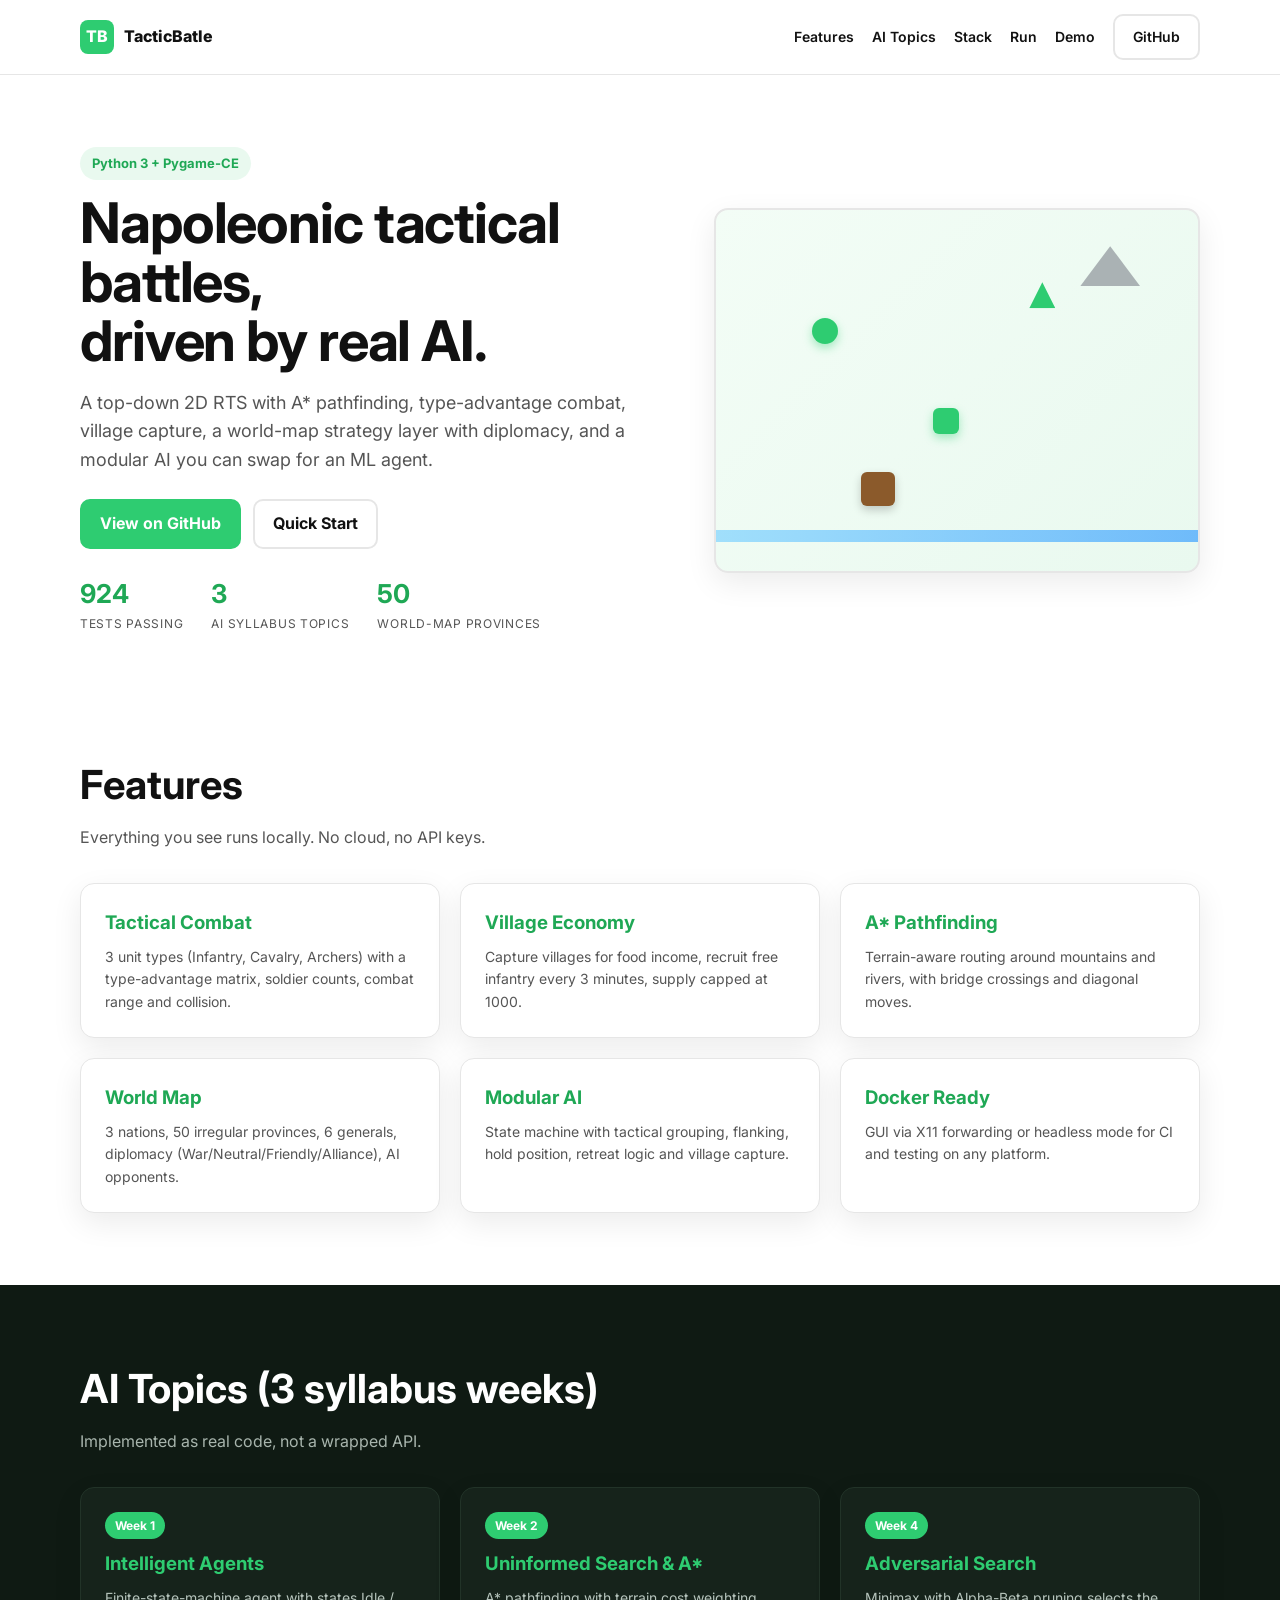
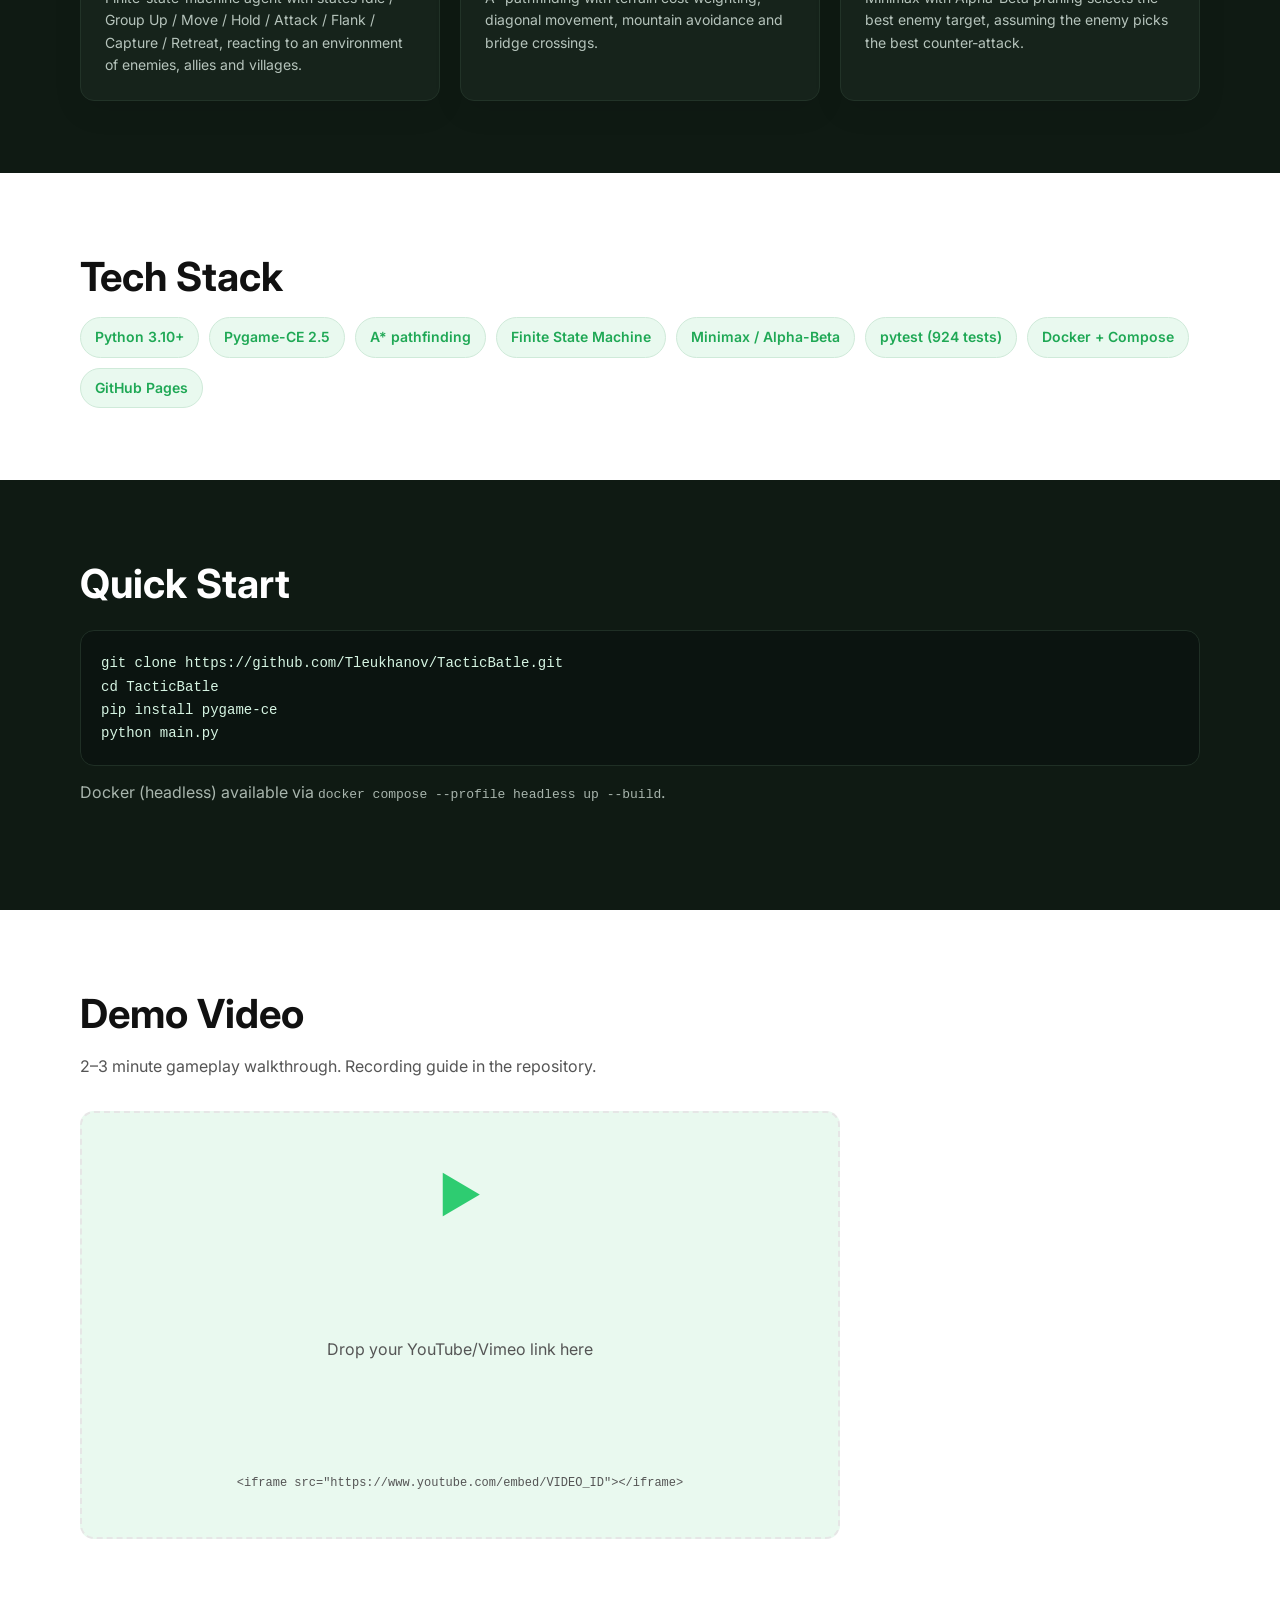
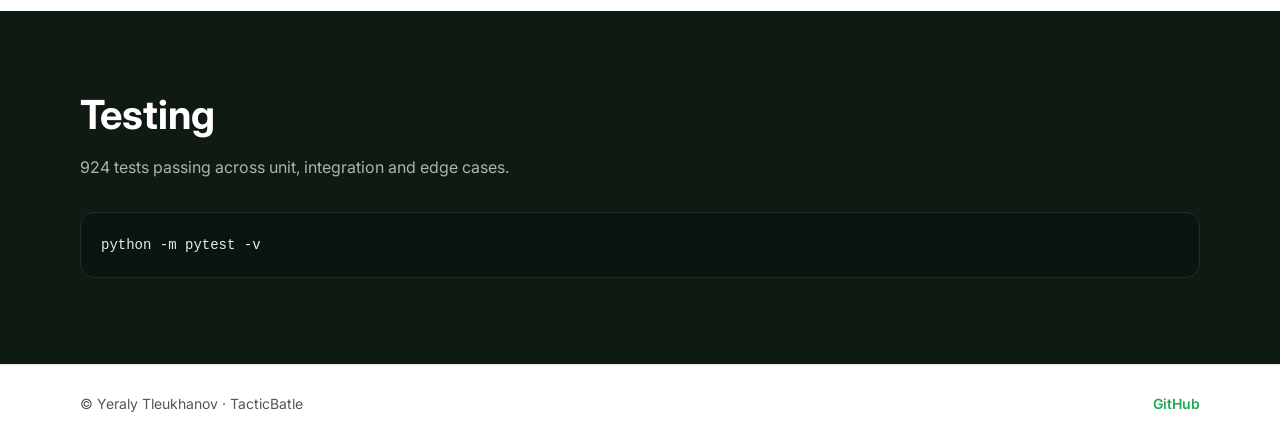
==== docs/index.html @ fa2b114f "feat(site): add GitHub Pages landing (green/white/black)" ====
<!DOCTYPE html>
<html lang="en">
<head>
  <meta charset="utf-8" />
  <meta name="viewport" content="width=device-width, initial-scale=1" />
  <title>TacticBatle — Napoleonic Tactical Battle Simulator</title>
  <meta name="description" content="TacticBatle: A* pathfinding, type-advantage combat, village capture, world map with diplomacy, modular AI. Python 3 + Pygame." />
  <link rel="preconnect" href="https://fonts.googleapis.com">
  <link rel="preconnect" href="https://fonts.gstatic.com" crossorigin>
  <link href="https://fonts.googleapis.com/css2?family=Inter:wght@400;600;800&family=JetBrains+Mono:wght@400;600&display=swap" rel="stylesheet">
  <link rel="stylesheet" href="style.css" />
</head>
<body>
  <header class="topbar">
    <div class="container topbar__inner">
      <a class="brand" href="#top">
        <span class="brand__mark">TB</span>
        <span class="brand__name">TacticBatle</span>
      </a>
      <nav class="nav">
        <a href="#features">Features</a>
        <a href="#ai">AI Topics</a>
        <a href="#stack">Stack</a>
        <a href="#run">Run</a>
        <a href="#demo">Demo</a>
        <a class="btn btn--ghost" href="https://github.com/Tleukhanov/TacticBatle" target="_blank" rel="noopener">GitHub</a>
      </nav>
    </div>
  </header>

  <main id="top">
    <section class="hero">
      <div class="container hero__inner">
        <div class="hero__text">
          <span class="eyebrow">Python 3 + Pygame-CE</span>
          <h1>Napoleonic tactical battles,<br/>driven by real AI.</h1>
          <p class="lead">
            A top-down 2D RTS with A* pathfinding, type-advantage combat, village capture,
            a world-map strategy layer with diplomacy, and a modular AI you can swap for an ML agent.
          </p>
          <div class="hero__cta">
            <a class="btn btn--primary" href="https://github.com/Tleukhanov/TacticBatle" target="_blank" rel="noopener">View on GitHub</a>
            <a class="btn btn--secondary" href="#run">Quick Start</a>
          </div>
          <div class="hero__stats">
            <div><strong>924</strong><span>tests passing</span></div>
            <div><strong>3</strong><span>AI syllabus topics</span></div>
            <div><strong>50</strong><span>world-map provinces</span></div>
          </div>
        </div>
        <div class="hero__visual" aria-hidden="true">
          <div class="battlefield">
            <div class="unit unit--infantry"></div>
            <div class="unit unit--cavalry"></div>
            <div class="unit unit--archer"></div>
            <div class="village"></div>
            <div class="mountain"></div>
            <div class="river"></div>
          </div>
        </div>
      </div>
    </section>

    <section id="features" class="section">
      <div class="container">
        <h2 class="section__title">Features</h2>
        <p class="section__sub">Everything you see runs locally. No cloud, no API keys.</p>
        <div class="grid grid--3">
          <article class="card">
            <h3>Tactical Combat</h3>
            <p>3 unit types (Infantry, Cavalry, Archers) with a type-advantage matrix, soldier counts, combat range and collision.</p>
          </article>
          <article class="card">
            <h3>Village Economy</h3>
            <p>Capture villages for food income, recruit free infantry every 3 minutes, supply capped at 1000.</p>
          </article>
          <article class="card">
            <h3>A* Pathfinding</h3>
            <p>Terrain-aware routing around mountains and rivers, with bridge crossings and diagonal moves.</p>
          </article>
          <article class="card">
            <h3>World Map</h3>
            <p>3 nations, 50 irregular provinces, 6 generals, diplomacy (War/Neutral/Friendly/Alliance), AI opponents.</p>
          </article>
          <article class="card">
            <h3>Modular AI</h3>
            <p>State machine with tactical grouping, flanking, hold position, retreat logic and village capture.</p>
          </article>
          <article class="card">
            <h3>Docker Ready</h3>
            <p>GUI via X11 forwarding or headless mode for CI and testing on any platform.</p>
          </article>
        </div>
      </div>
    </section>

    <section id="ai" class="section section--dark">
      <div class="container">
        <h2 class="section__title">AI Topics (3 syllabus weeks)</h2>
        <p class="section__sub">Implemented as real code, not a wrapped API.</p>
        <div class="grid grid--3">
          <article class="card card--dark">
            <span class="badge">Week 1</span>
            <h3>Intelligent Agents</h3>
            <p>Finite-state-machine agent with states Idle / Group Up / Move / Hold / Attack / Flank / Capture / Retreat, reacting to an environment of enemies, allies and villages.</p>
          </article>
          <article class="card card--dark">
            <span class="badge">Week 2</span>
            <h3>Uninformed Search &amp; A*</h3>
            <p>A* pathfinding with terrain cost weighting, diagonal movement, mountain avoidance and bridge crossings.</p>
          </article>
          <article class="card card--dark">
            <span class="badge">Week 4</span>
            <h3>Adversarial Search</h3>
            <p>Minimax with Alpha-Beta pruning selects the best enemy target, assuming the enemy picks the best counter-attack.</p>
          </article>
        </div>
      </div>
    </section>

    <section id="stack" class="section">
      <div class="container">
        <h2 class="section__title">Tech Stack</h2>
        <div class="stack">
          <span>Python 3.10+</span>
          <span>Pygame-CE 2.5</span>
          <span>A* pathfinding</span>
          <span>Finite State Machine</span>
          <span>Minimax / Alpha-Beta</span>
          <span>pytest (924 tests)</span>
          <span>Docker + Compose</span>
          <span>GitHub Pages</span>
        </div>
      </div>
    </section>

    <section id="run" class="section section--dark">
      <div class="container">
        <h2 class="section__title">Quick Start</h2>
        <pre class="code"><code>git clone https://github.com/Tleukhanov/TacticBatle.git
cd TacticBatle
pip install pygame-ce
python main.py</code></pre>
        <p class="section__sub">Docker (headless) available via <code>docker compose --profile headless up --build</code>.</p>
      </div>
    </section>

    <section id="demo" class="section">
      <div class="container">
        <h2 class="section__title">Demo Video</h2>
        <p class="section__sub">2–3 minute gameplay walkthrough. Recording guide in the repository.</p>
        <div class="video">
          <div class="video__placeholder">
            <span>▶</span>
            <p>Drop your YouTube/Vimeo link here</p>
            <code>&lt;iframe src="https://www.youtube.com/embed/VIDEO_ID"&gt;&lt;/iframe&gt;</code>
          </div>
        </div>
      </div>
    </section>

    <section class="section section--dark">
      <div class="container">
        <h2 class="section__title">Testing</h2>
        <p class="section__sub">924 tests passing across unit, integration and edge cases.</p>
        <pre class="code"><code>python -m pytest -v</code></pre>
      </div>
    </section>
  </main>

  <footer class="footer">
    <div class="container footer__inner">
      <span>© Yeraly Tleukhanov · TacticBatle</span>
      <a href="https://github.com/Tleukhanov/TacticBatle" target="_blank" rel="noopener">GitHub</a>
    </div>
  </footer>

  <script src="script.js"></script>
</body>
</html>
---- docs/style.css ----
:root {
  --green: #2ECC71;
  --green-dark: #1fa855;
  --green-soft: #e9f9ef;
  --white: #ffffff;
  --black: #111111;
  --gray: #555555;
  --bg: #ffffff;
  --bg-dark: #0f1a13;
  --card: #ffffff;
  --border: #e6e6e6;
  --radius: 14px;
  --shadow: 0 10px 30px rgba(0,0,0,0.08);
}

* { box-sizing: border-box; }
html { scroll-behavior: smooth; }
body {
  margin: 0;
  font-family: 'Inter', system-ui, -apple-system, Segoe UI, Roboto, sans-serif;
  color: var(--black);
  background: var(--bg);
  line-height: 1.6;
}

.container { width: min(1120px, 92%); margin: 0 auto; }

.topbar {
  position: sticky; top: 0; z-index: 50;
  background: rgba(255,255,255,0.85);
  backdrop-filter: blur(10px);
  border-bottom: 1px solid var(--border);
}
.topbar__inner { display: flex; align-items: center; justify-content: space-between; padding: 14px 0; }
.brand { display: flex; align-items: center; gap: 10px; text-decoration: none; color: var(--black); font-weight: 800; }
.brand__mark {
  width: 34px; height: 34px; border-radius: 8px;
  background: var(--green); color: var(--white);
  display: grid; place-items: center; font-weight: 800;
}
.nav { display: flex; align-items: center; gap: 18px; }
.nav a { color: var(--black); text-decoration: none; font-weight: 600; font-size: 14px; }
.nav a:hover { color: var(--green-dark); }

.btn {
  display: inline-block; padding: 10px 18px; border-radius: 10px;
  font-weight: 700; text-decoration: none; border: 2px solid transparent;
  transition: transform .15s ease, background .15s ease, color .15s ease;
}
.btn:hover { transform: translateY(-1px); }
.btn--primary { background: var(--green); color: var(--white); border-color: var(--green); }
.btn--primary:hover { background: var(--green-dark); border-color: var(--green-dark); }
.btn--secondary { background: var(--white); color: var(--black); border-color: var(--border); }
.btn--ghost { background: transparent; color: var(--black); border-color: var(--border); }

.hero { padding: 72px 0 48px; }
.hero__inner { display: grid; grid-template-columns: 1.1fr 0.9fr; gap: 40px; align-items: center; }
.eyebrow {
  display: inline-block; padding: 6px 12px; border-radius: 999px;
  background: var(--green-soft); color: var(--green-dark); font-weight: 700; font-size: 13px;
}
h1 { font-size: clamp(34px, 5vw, 56px); line-height: 1.05; margin: 14px 0; letter-spacing: -0.02em; }
.lead { font-size: 18px; color: var(--gray); max-width: 560px; }
.hero__cta { display: flex; gap: 12px; margin: 24px 0; flex-wrap: wrap; }
.hero__stats { display: flex; gap: 28px; margin-top: 12px; }
.hero__stats div { display: flex; flex-direction: column; }
.hero__stats strong { font-size: 26px; color: var(--green-dark); }
.hero__stats span { font-size: 12px; color: var(--gray); text-transform: uppercase; letter-spacing: .06em; }

.battlefield {
  position: relative; width: 100%; aspect-ratio: 4/3;
  background: linear-gradient(135deg, #f3fdf6, #e9f9ef);
  border: 2px solid var(--border); border-radius: var(--radius);
  overflow: hidden; box-shadow: var(--shadow);
}
.unit {
  position: absolute; width: 26px; height: 26px; border-radius: 6px;
  background: var(--green); box-shadow: 0 4px 10px rgba(46,204,113,.4);
  animation: float 3s ease-in-out infinite;
}
.unit--infantry { top: 30%; left: 20%; border-radius: 50%; }
.unit--cavalry { top: 55%; left: 45%; }
.unit--archer { top: 20%; left: 65%; clip-path: polygon(50% 0%, 0% 100%, 100% 100%); border-radius: 0; }
.village {
  position: absolute; bottom: 18%; left: 30%; width: 34px; height: 34px;
  background: #8b5a2b; border-radius: 6px; box-shadow: 0 4px 10px rgba(0,0,0,.2);
}
.mountain {
  position: absolute; top: 10%; right: 12%; width: 60px; height: 40px;
  background: #9aa0a6; clip-path: polygon(50% 0%, 0% 100%, 100% 100%); opacity: .8;
}
.river {
  position: absolute; bottom: 8%; left: 0; right: 0; height: 12px;
  background: linear-gradient(90deg, #7fd3ff, #3aa0ff); opacity: .7;
  animation: flow 4s linear infinite;
}
@keyframes float { 0%,100% { transform: translateY(0); } 50% { transform: translateY(-6px); } }
@keyframes flow { 0% { background-position: 0 0; } 100% { background-position: 200px 0; } }

.section { padding: 72px 0; }
.section--dark { background: var(--bg-dark); color: var(--white); }
.section__title { font-size: clamp(26px, 3.5vw, 40px); margin: 0 0 8px; }
.section__sub { color: var(--gray); margin: 0 0 32px; }
.section--dark .section__sub { color: #a8b5ad; }

.grid { display: grid; gap: 20px; }
.grid--3 { grid-template-columns: repeat(3, 1fr); }
@media (max-width: 820px) { .grid--3 { grid-template-columns: 1fr; } .hero__inner { grid-template-columns: 1fr; } .nav { gap: 10px; } }

.card {
  background: var(--card); border: 1px solid var(--border);
  border-radius: var(--radius); padding: 24px; box-shadow: var(--shadow);
  transition: transform .2s ease, box-shadow .2s ease;
}
.card:hover { transform: translateY(-4px); box-shadow: 0 16px 40px rgba(0,0,0,.12); }
.card h3 { margin: 0 0 8px; color: var(--green-dark); }
.card p { margin: 0; color: var(--gray); font-size: 14px; }
.card--dark { background: #16231b; border-color: #223328; }
.card--dark h3 { color: var(--green); }
.card--dark p { color: #b6c4bc; }
.badge {
  display: inline-block; padding: 4px 10px; border-radius: 999px;
  background: var(--green); color: var(--white); font-size: 12px; font-weight: 700; margin-bottom: 10px;
}

.stack { display: flex; flex-wrap: wrap; gap: 10px; }
.stack span {
  padding: 8px 14px; border-radius: 999px; background: var(--green-soft);
  color: var(--green-dark); font-weight: 600; font-size: 14px; border: 1px solid #cfead9;
}

.code {
  background: #0b1410; color: #d6f5e3; border-radius: var(--radius);
  padding: 20px; overflow-x: auto; font-family: 'JetBrains Mono', monospace; font-size: 14px;
  border: 1px solid #1f2f25;
}

.video { max-width: 760px; }
.video__placeholder {
  aspect-ratio: 16/9; border: 2px dashed var(--border); border-radius: var(--radius);
  display: grid; place-items: center; text-align: center; color: var(--gray); background: var(--green-soft);
}
.video__placeholder span { font-size: 48px; color: var(--green); }
.video__placeholder code { display: block; margin-top: 8px; font-size: 12px; }

.footer { padding: 28px 0; border-top: 1px solid var(--border); }
.footer__inner { display: flex; justify-content: space-between; align-items: center; color: var(--gray); font-size: 14px; }
.footer a { color: var(--green-dark); text-decoration: none; font-weight: 600; }
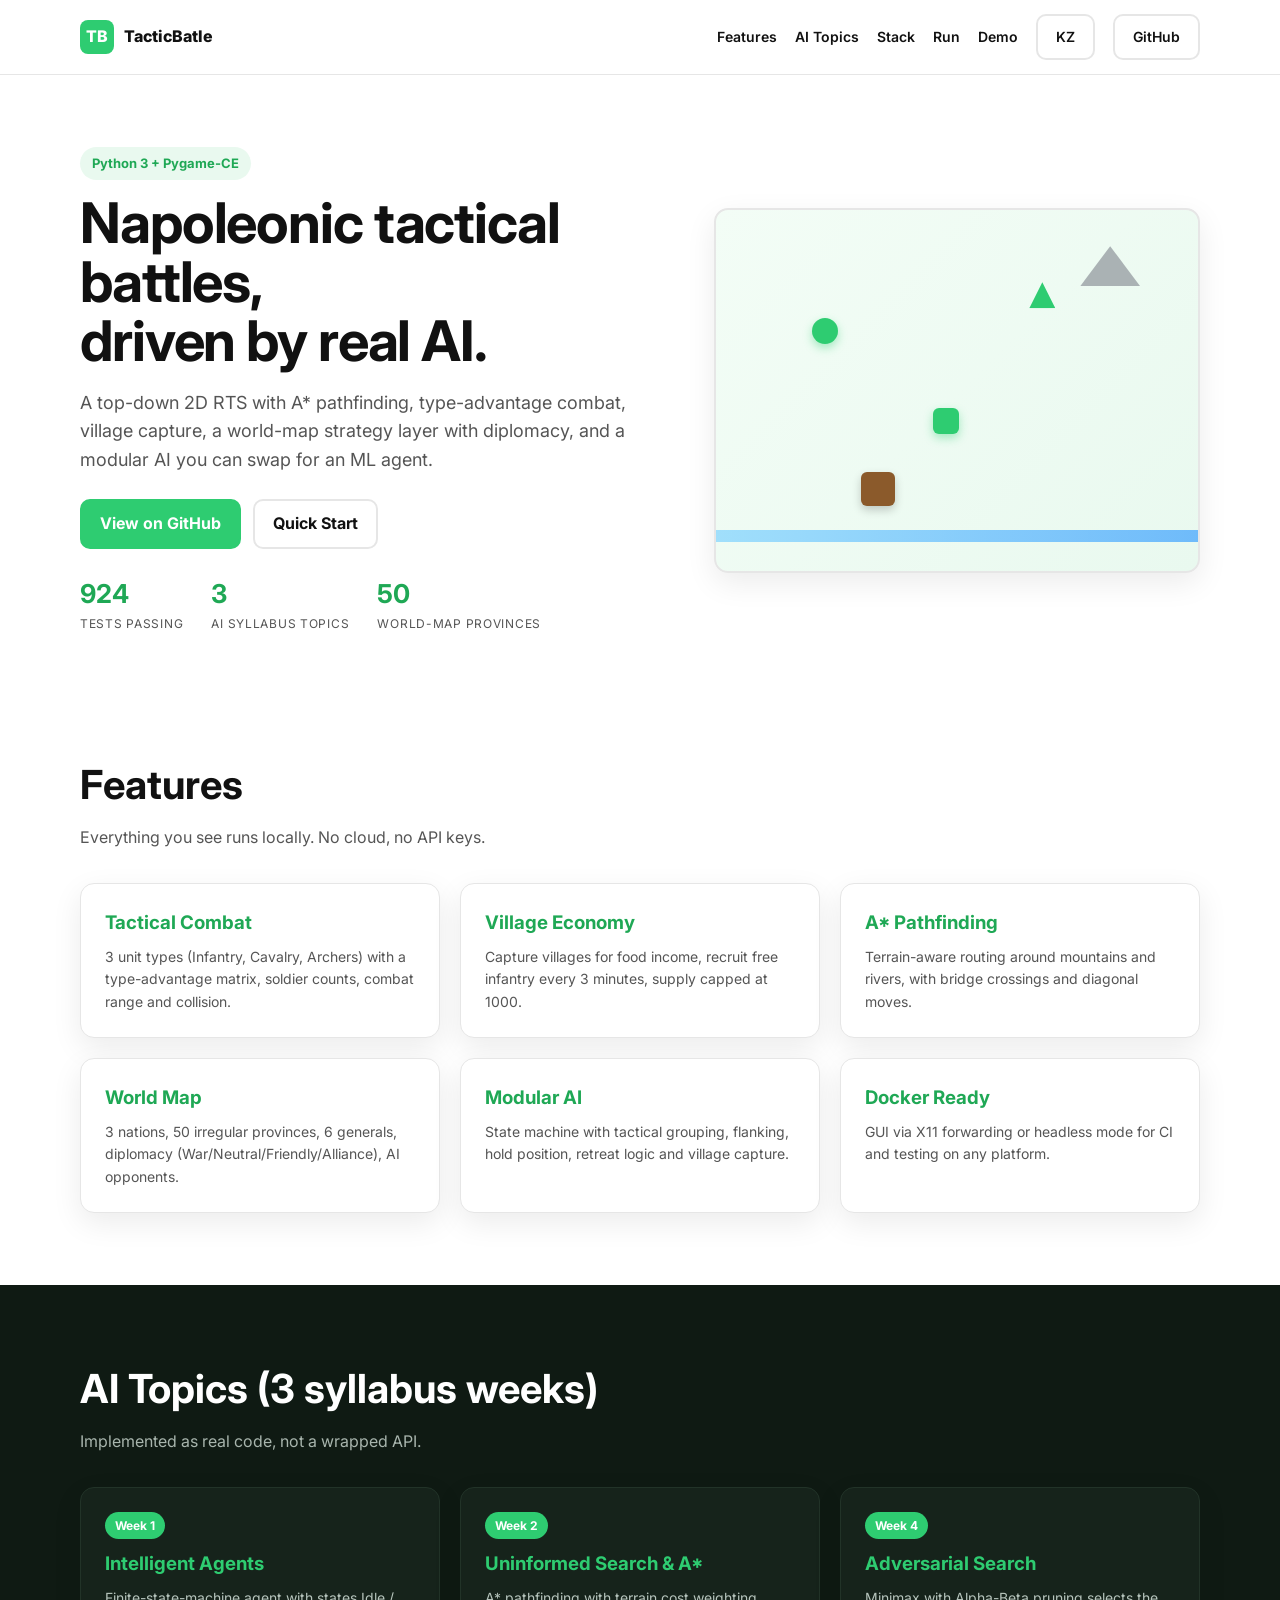
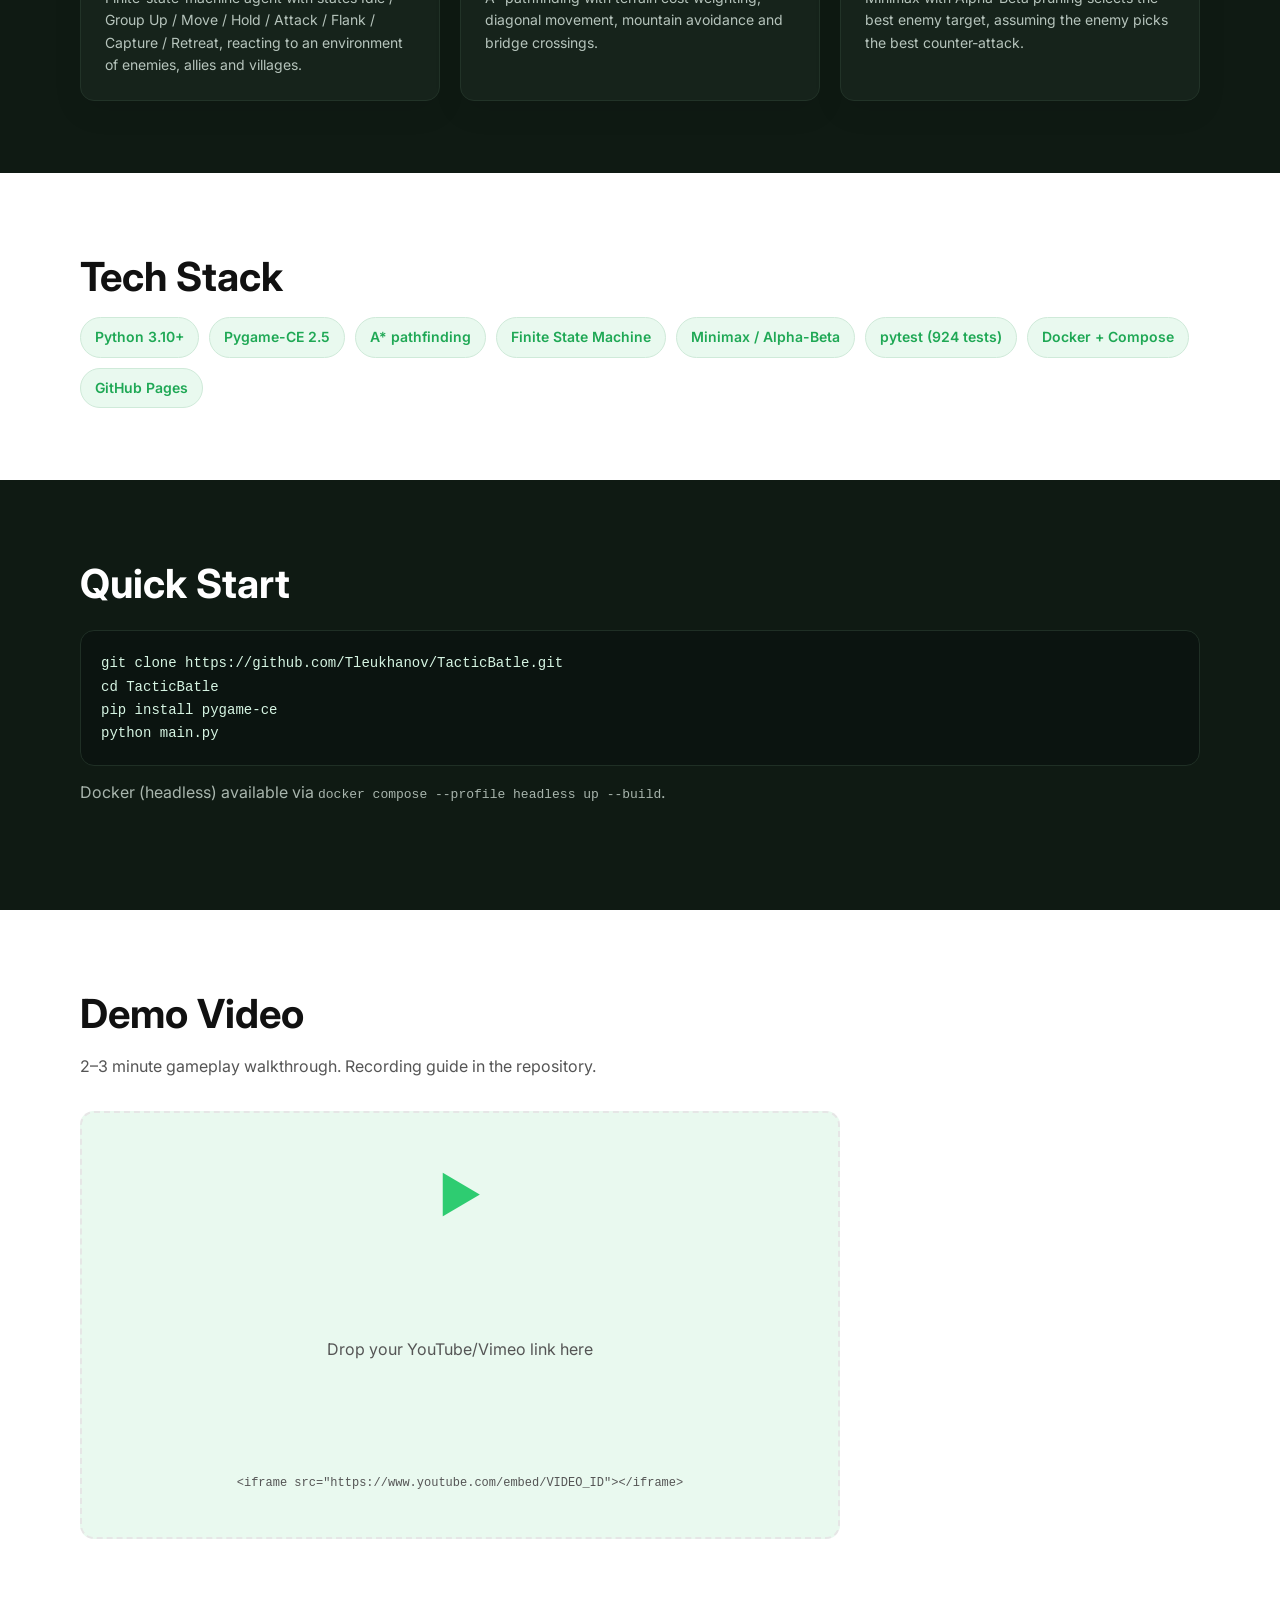
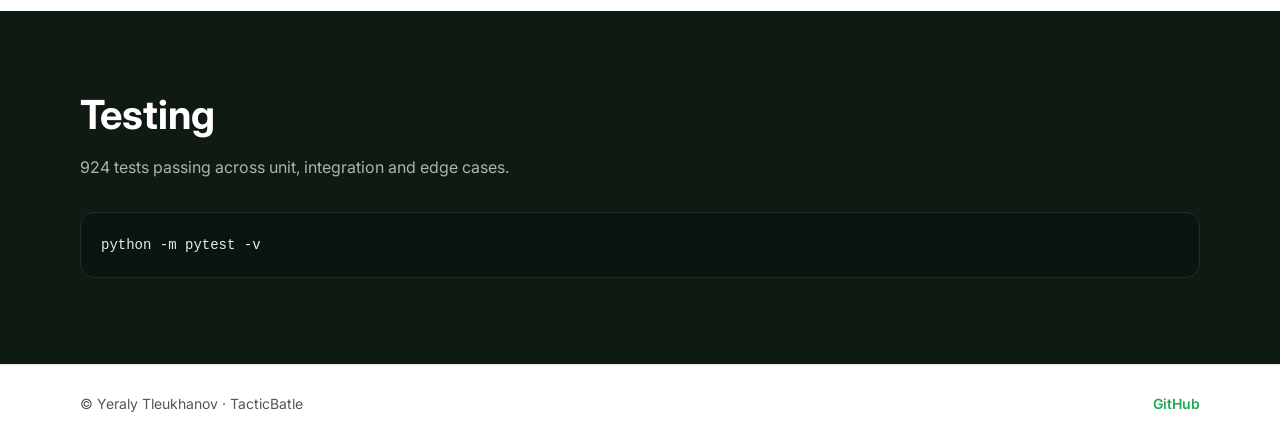
==== commit e8ddf992: "feat(site): add Kazakh language version of landing page" ====
--- a/docs/index.html
+++ b/docs/index.html
@@ -23,6 +23,7 @@
         <a href="#stack">Stack</a>
         <a href="#run">Run</a>
         <a href="#demo">Demo</a>
+        <a class="btn btn--ghost" href="index.kz.html">KZ</a>
         <a class="btn btn--ghost" href="https://github.com/Tleukhanov/TacticBatle" target="_blank" rel="noopener">GitHub</a>
       </nav>
     </div>
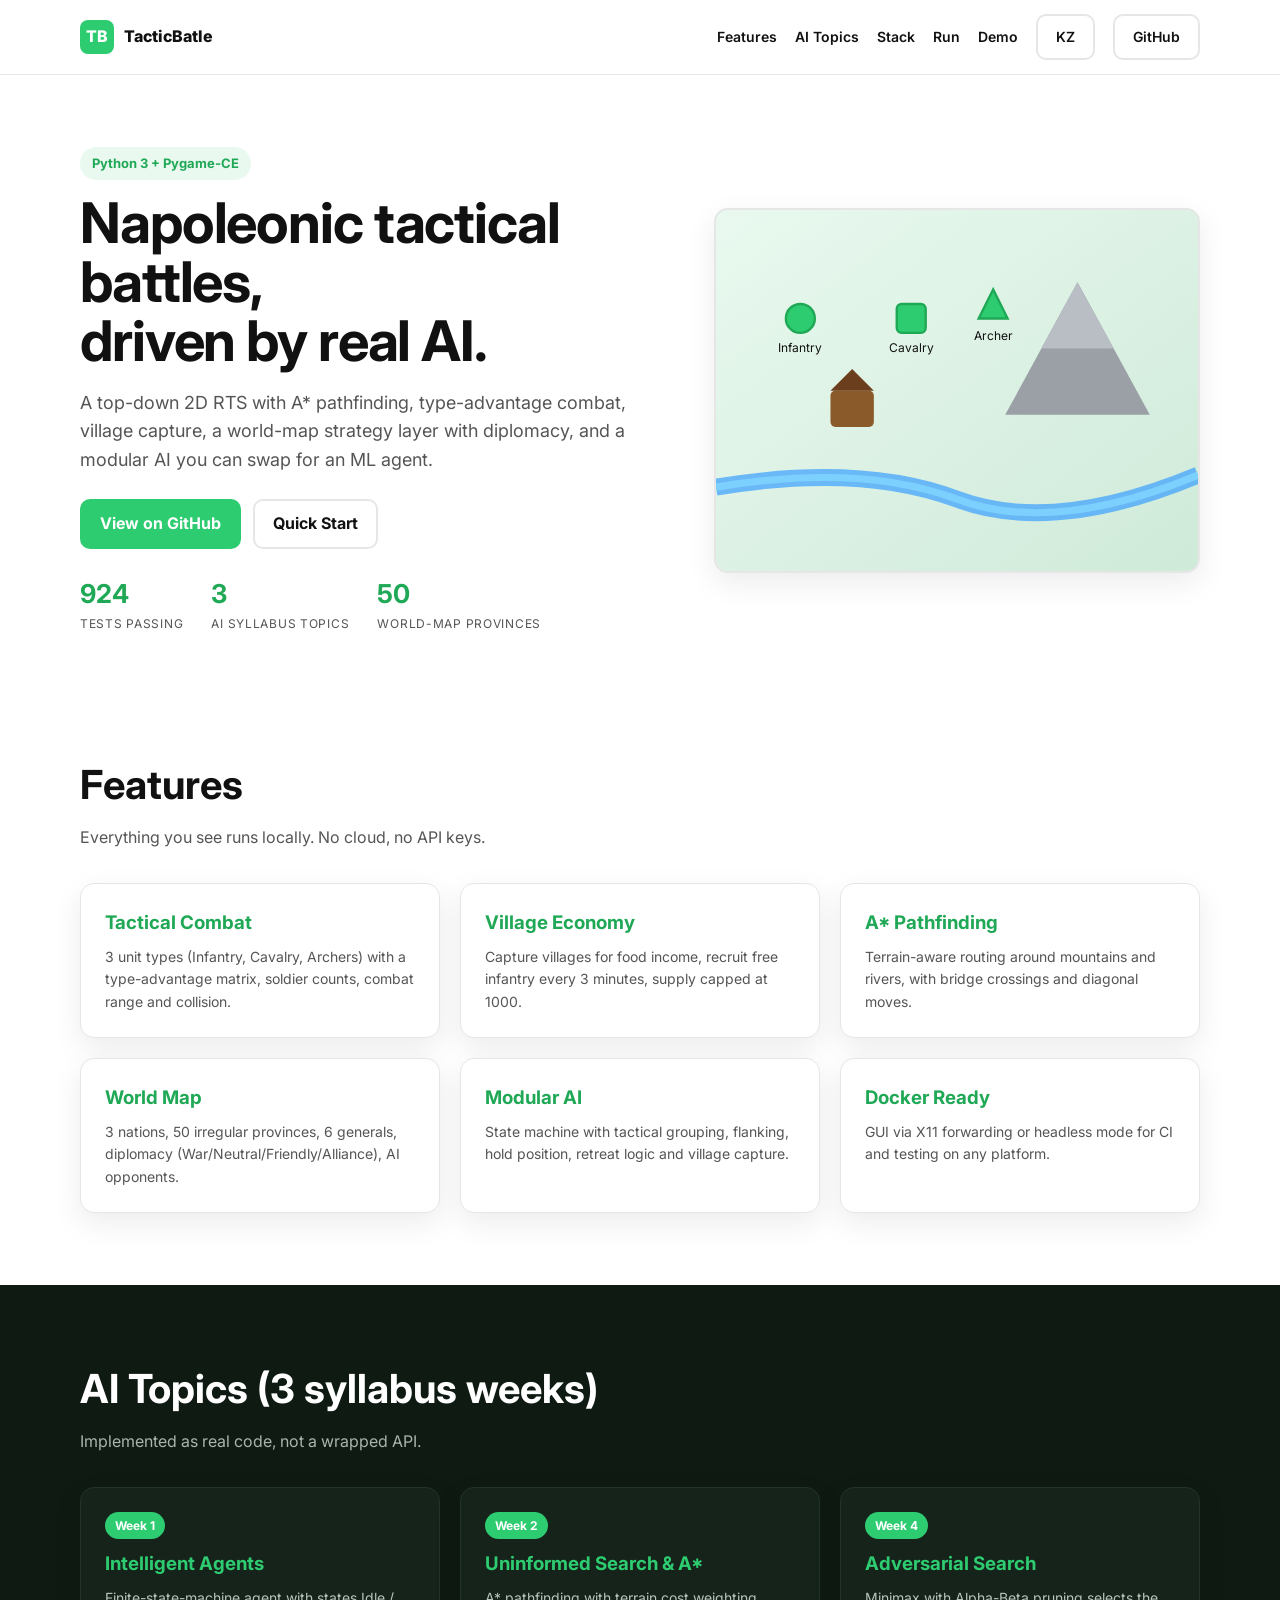
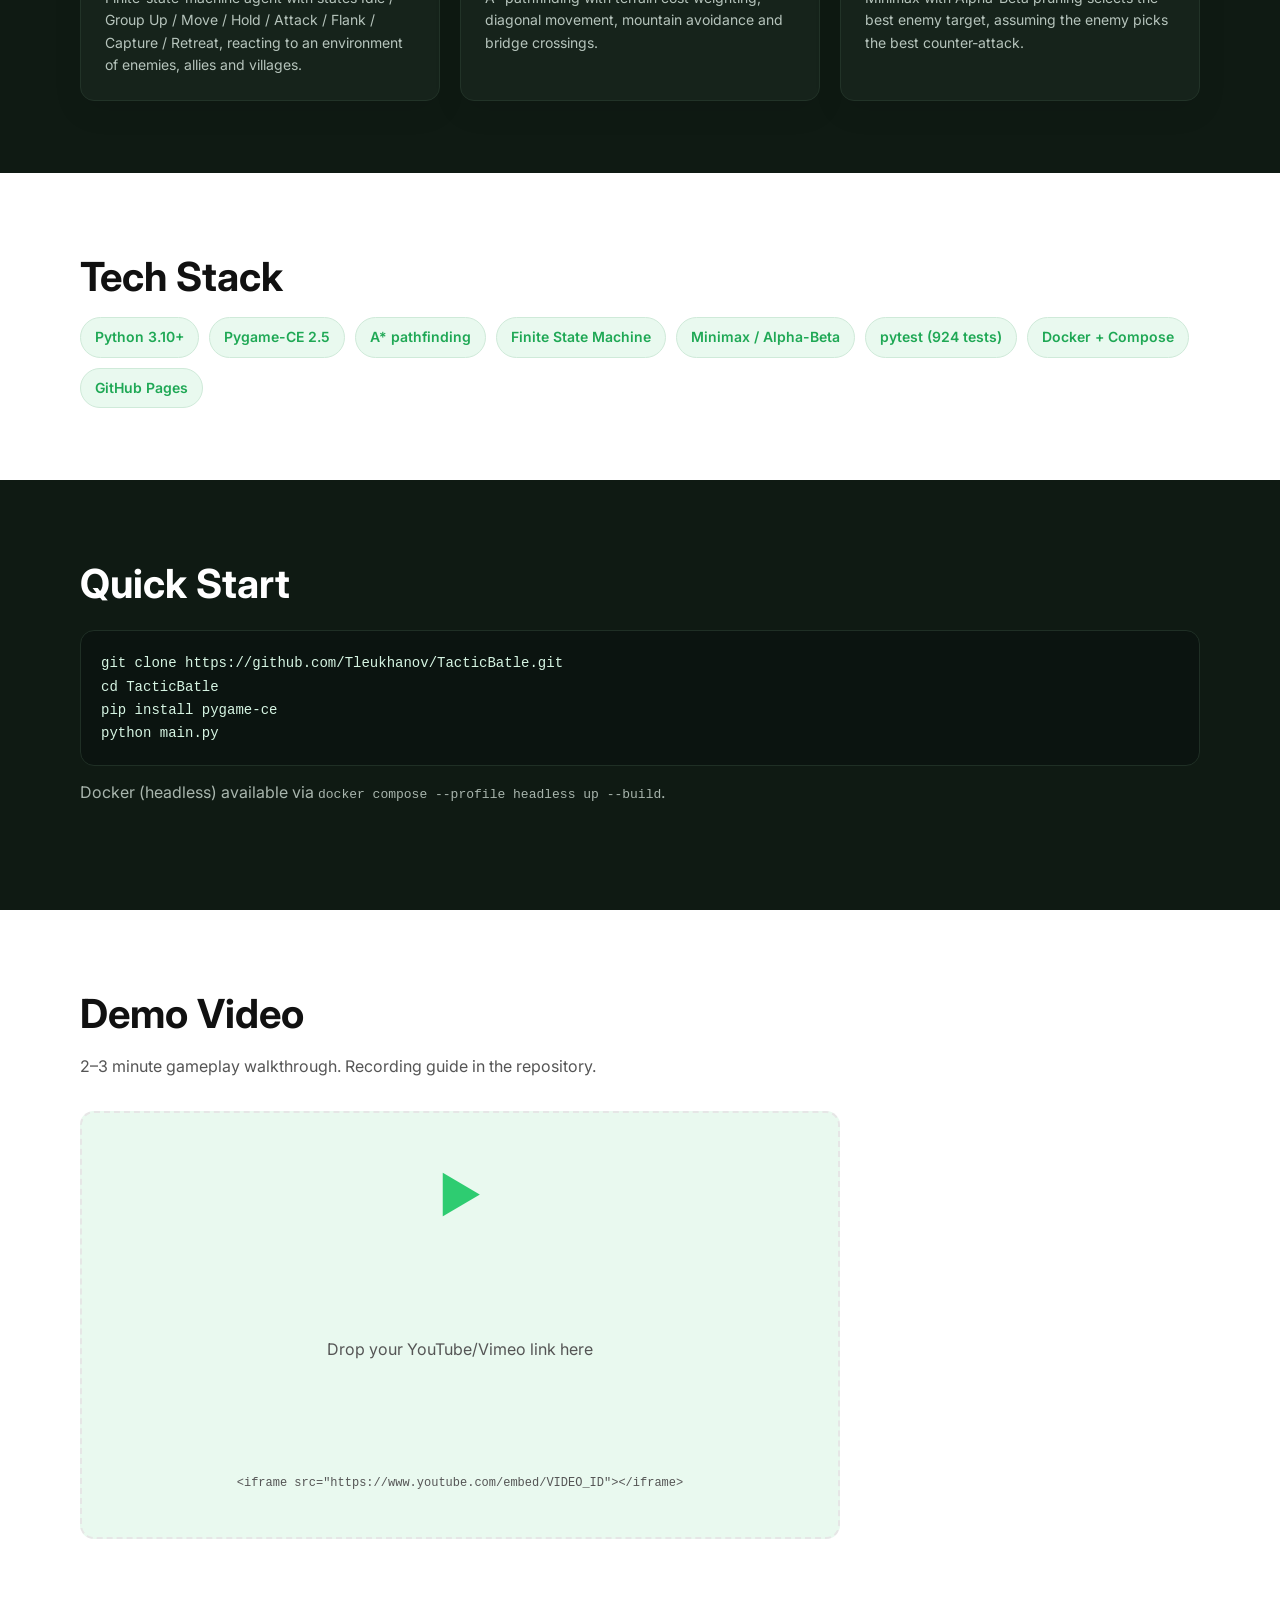
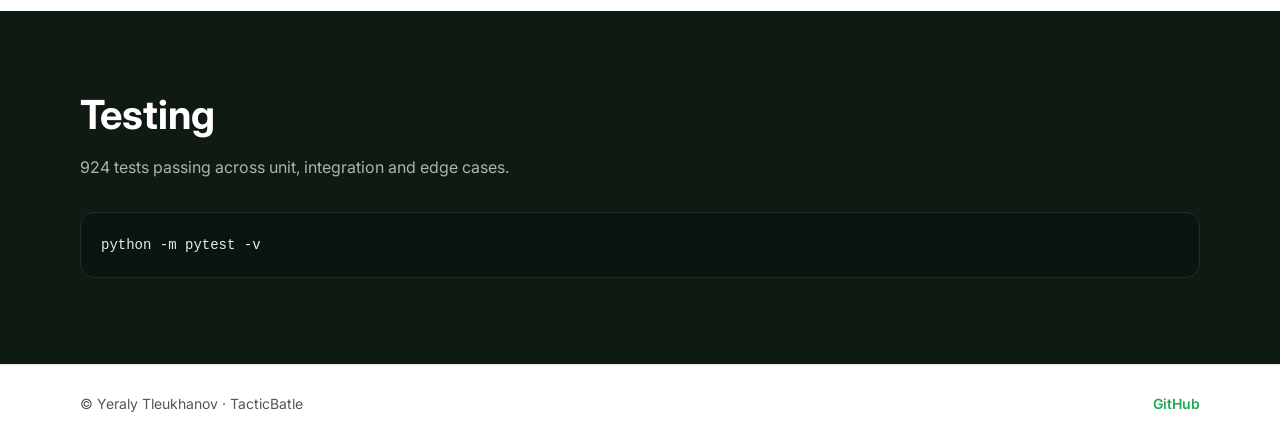
==== commit e1f79d9b: "fix(site): replace placeholder battlefield with clear SVG map preview" ====
--- a/docs/index.html
+++ b/docs/index.html
@@ -50,14 +50,32 @@
           </div>
         </div>
         <div class="hero__visual" aria-hidden="true">
-          <div class="battlefield">
-            <div class="unit unit--infantry"></div>
-            <div class="unit unit--cavalry"></div>
-            <div class="unit unit--archer"></div>
-            <div class="village"></div>
-            <div class="mountain"></div>
-            <div class="river"></div>
-          </div>
+          <svg class="map" viewBox="0 0 400 300" xmlns="http://www.w3.org/2000/svg" role="img" aria-label="TacticBatle map preview">
+            <defs>
+              <linearGradient id="grass" x1="0" y1="0" x2="1" y2="1">
+                <stop offset="0%" stop-color="#e9f9ef"/>
+                <stop offset="100%" stop-color="#cfead9"/>
+              </linearGradient>
+            </defs>
+            <rect width="400" height="300" fill="url(#grass)"/>
+            <!-- river -->
+            <path d="M0 230 Q120 210 200 240 T400 220" stroke="#3aa0ff" stroke-width="14" fill="none" opacity="0.7"/>
+            <path d="M0 230 Q120 210 200 240 T400 220" stroke="#7fd3ff" stroke-width="6" fill="none" opacity="0.9"/>
+            <!-- mountain -->
+            <polygon points="300,60 360,170 240,170" fill="#9aa0a6"/>
+            <polygon points="300,60 330,115 270,115" fill="#b8bec4"/>
+            <!-- village -->
+            <rect x="95" y="150" width="36" height="30" rx="4" fill="#8b5a2b"/>
+            <polygon points="95,150 113,132 131,150" fill="#6b3f1d"/>
+            <!-- units -->
+            <circle cx="70" cy="90" r="12" fill="#2ECC71" stroke="#1fa855" stroke-width="2"/>
+            <rect x="150" y="78" width="24" height="24" rx="4" fill="#2ECC71" stroke="#1fa855" stroke-width="2"/>
+            <polygon points="230,66 218,90 242,90" fill="#2ECC71" stroke="#1fa855" stroke-width="2"/>
+            <!-- labels -->
+            <text x="70" y="118" font-size="10" text-anchor="middle" fill="#111">Infantry</text>
+            <text x="162" y="118" font-size="10" text-anchor="middle" fill="#111">Cavalry</text>
+            <text x="230" y="108" font-size="10" text-anchor="middle" fill="#111">Archer</text>
+          </svg>
         </div>
       </div>
     </section>
--- a/docs/style.css
+++ b/docs/style.css
@@ -67,11 +67,10 @@
 .hero__stats strong { font-size: 26px; color: var(--green-dark); }
 .hero__stats span { font-size: 12px; color: var(--gray); text-transform: uppercase; letter-spacing: .06em; }
 
-.battlefield {
-  position: relative; width: 100%; aspect-ratio: 4/3;
-  background: linear-gradient(135deg, #f3fdf6, #e9f9ef);
+.map {
+  width: 100%; height: auto; display: block;
   border: 2px solid var(--border); border-radius: var(--radius);
-  overflow: hidden; box-shadow: var(--shadow);
+  box-shadow: var(--shadow); background: #e9f9ef;
 }
 .unit {
   position: absolute; width: 26px; height: 26px; border-radius: 6px;
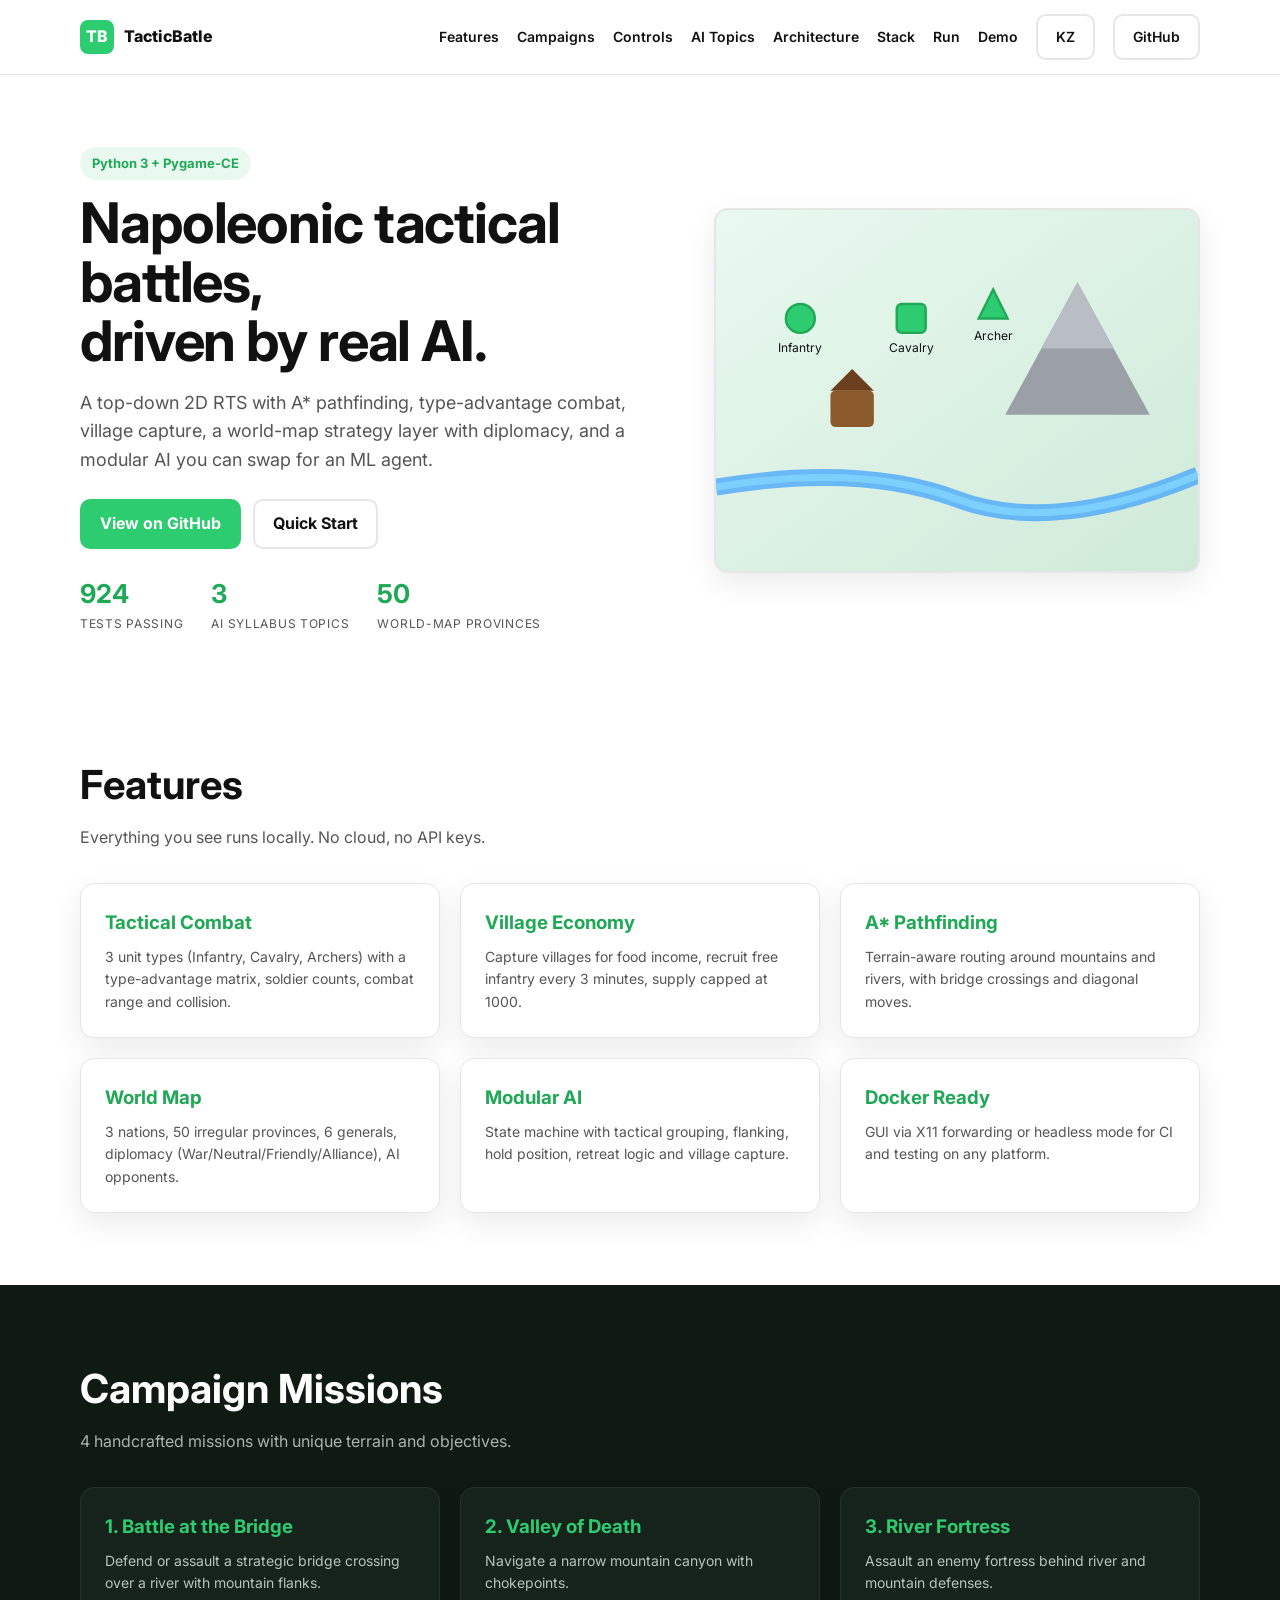
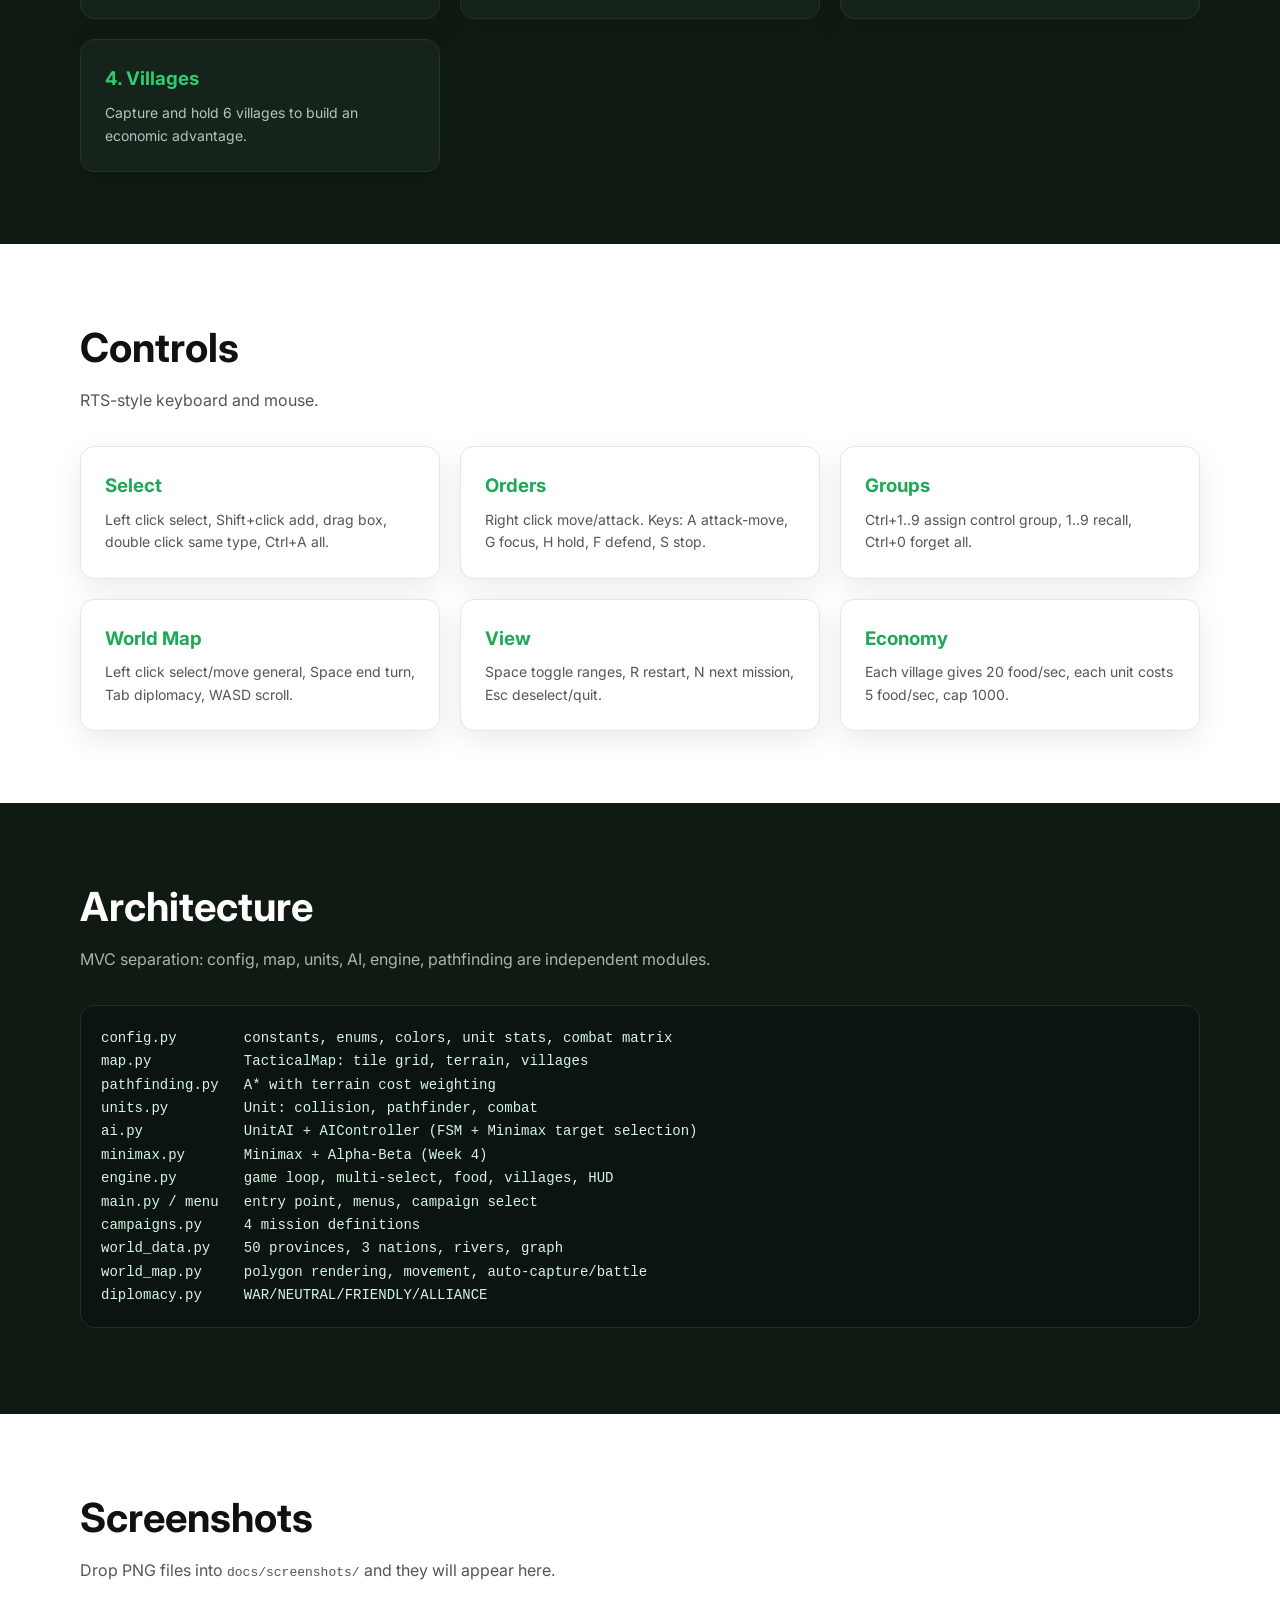
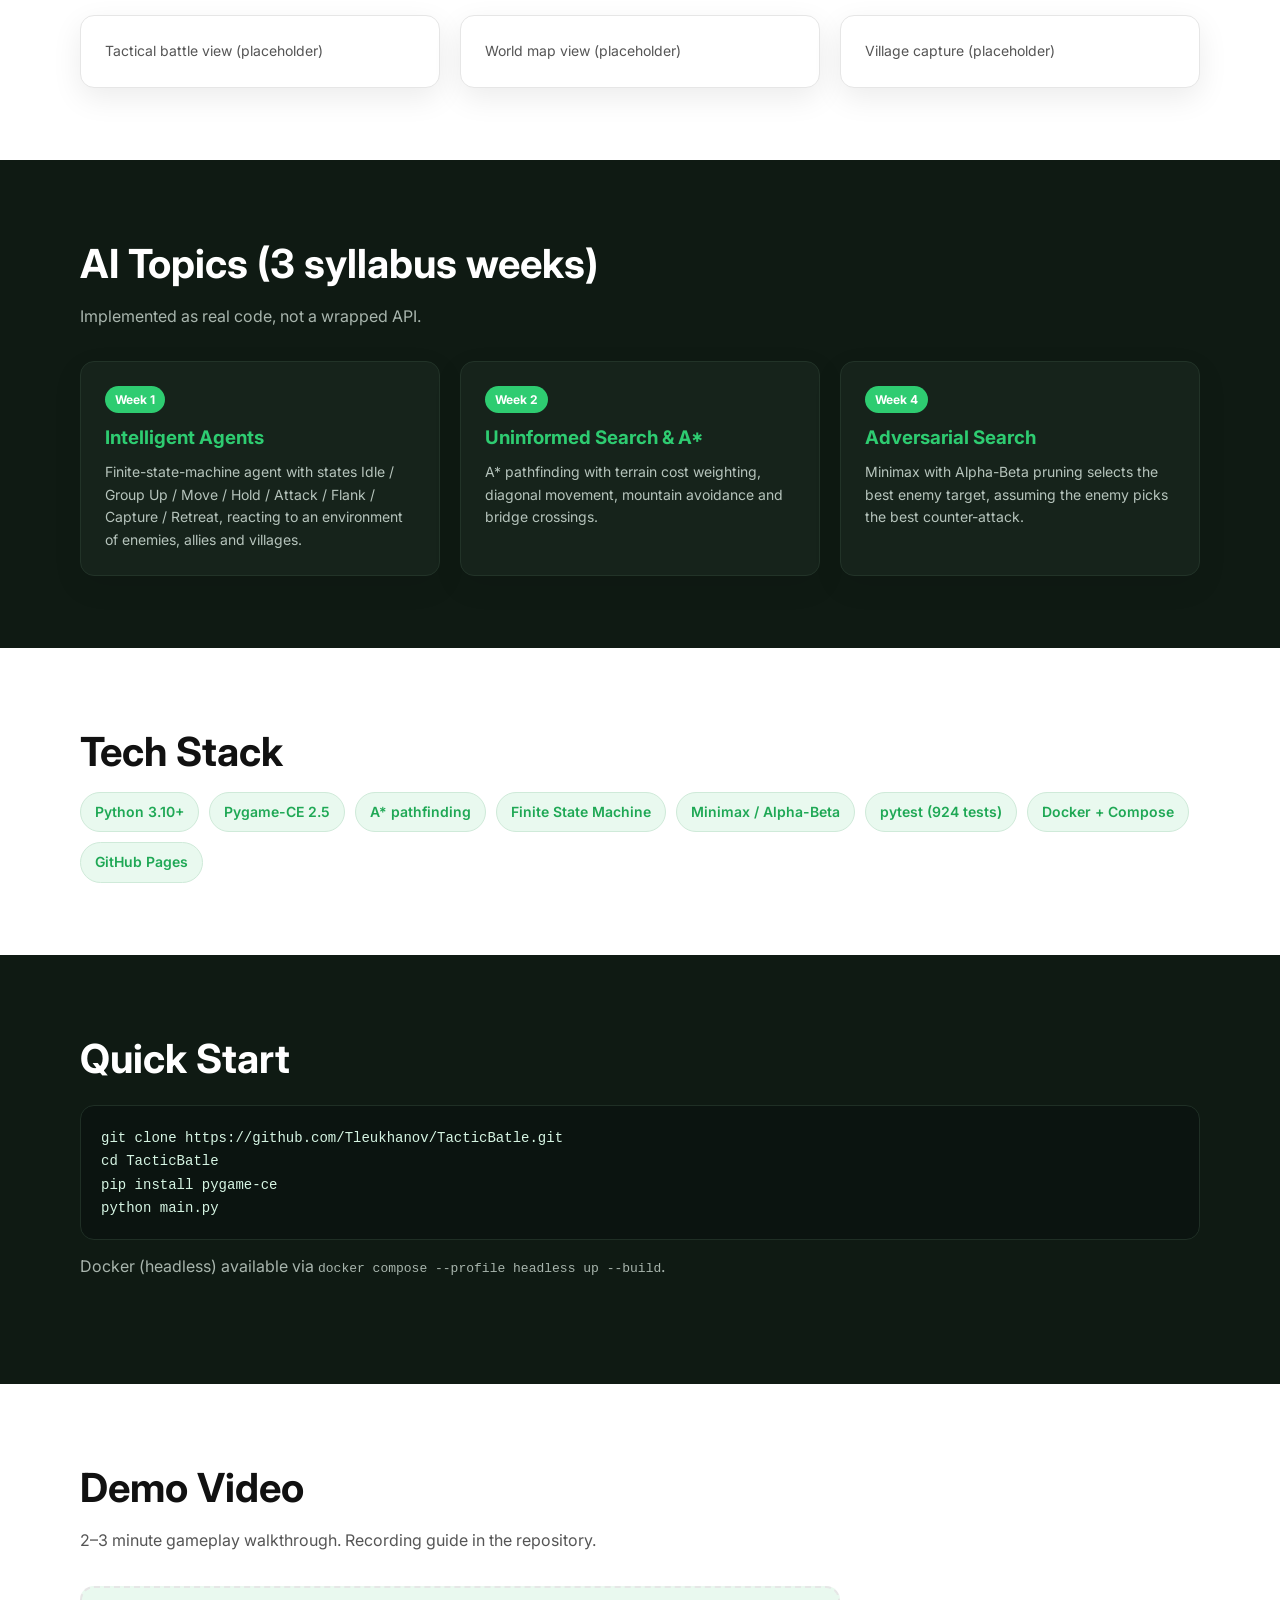
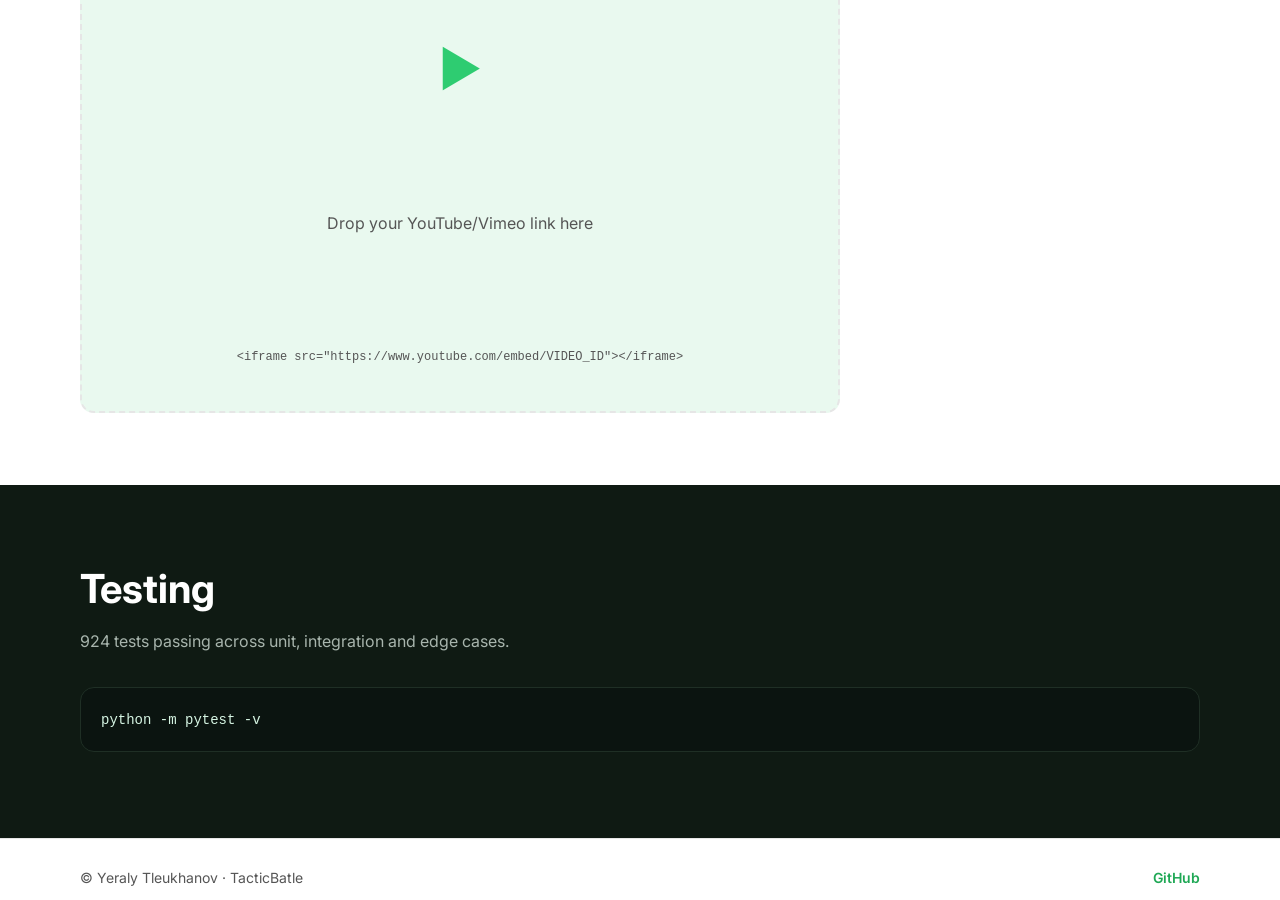
==== commit 3e6c6d65: "feat(site): add detailed sections (campaigns, controls, architecture, screenshots)" ====
--- a/docs/index.html
+++ b/docs/index.html
@@ -19,7 +19,10 @@
       </a>
       <nav class="nav">
         <a href="#features">Features</a>
+        <a href="#campaigns">Campaigns</a>
+        <a href="#controls">Controls</a>
         <a href="#ai">AI Topics</a>
+        <a href="#architecture">Architecture</a>
         <a href="#stack">Stack</a>
         <a href="#run">Run</a>
         <a href="#demo">Demo</a>
@@ -113,6 +116,66 @@
       </div>
     </section>
 
+
+    <section id="campaigns" class="section section--dark">
+      <div class="container">
+        <h2 class="section__title">Campaign Missions</h2>
+        <p class="section__sub">4 handcrafted missions with unique terrain and objectives.</p>
+        <div class="grid grid--3">
+          <article class="card card--dark"><h3>1. Battle at the Bridge</h3><p>Defend or assault a strategic bridge crossing over a river with mountain flanks.</p></article>
+          <article class="card card--dark"><h3>2. Valley of Death</h3><p>Navigate a narrow mountain canyon with chokepoints.</p></article>
+          <article class="card card--dark"><h3>3. River Fortress</h3><p>Assault an enemy fortress behind river and mountain defenses.</p></article>
+          <article class="card card--dark"><h3>4. Villages</h3><p>Capture and hold 6 villages to build an economic advantage.</p></article>
+        </div>
+      </div>
+    </section>
+
+    <section id="controls" class="section">
+      <div class="container">
+        <h2 class="section__title">Controls</h2>
+        <p class="section__sub">RTS-style keyboard and mouse.</p>
+        <div class="grid grid--3">
+          <article class="card"><h3>Select</h3><p>Left click select, Shift+click add, drag box, double click same type, Ctrl+A all.</p></article>
+          <article class="card"><h3>Orders</h3><p>Right click move/attack. Keys: A attack-move, G focus, H hold, F defend, S stop.</p></article>
+          <article class="card"><h3>Groups</h3><p>Ctrl+1..9 assign control group, 1..9 recall, Ctrl+0 forget all.</p></article>
+          <article class="card"><h3>World Map</h3><p>Left click select/move general, Space end turn, Tab diplomacy, WASD scroll.</p></article>
+          <article class="card"><h3>View</h3><p>Space toggle ranges, R restart, N next mission, Esc deselect/quit.</p></article>
+          <article class="card"><h3>Economy</h3><p>Each village gives 20 food/sec, each unit costs 5 food/sec, cap 1000.</p></article>
+        </div>
+      </div>
+    </section>
+
+    <section id="architecture" class="section section--dark">
+      <div class="container">
+        <h2 class="section__title">Architecture</h2>
+        <p class="section__sub">MVC separation: config, map, units, AI, engine, pathfinding are independent modules.</p>
+        <pre class="code"><code>config.py        constants, enums, colors, unit stats, combat matrix
+map.py           TacticalMap: tile grid, terrain, villages
+pathfinding.py   A* with terrain cost weighting
+units.py         Unit: collision, pathfinder, combat
+ai.py            UnitAI + AIController (FSM + Minimax target selection)
+minimax.py       Minimax + Alpha-Beta (Week 4)
+engine.py        game loop, multi-select, food, villages, HUD
+main.py / menu   entry point, menus, campaign select
+campaigns.py     4 mission definitions
+world_data.py    50 provinces, 3 nations, rivers, graph
+world_map.py     polygon rendering, movement, auto-capture/battle
+diplomacy.py     WAR/NEUTRAL/FRIENDLY/ALLIANCE</code></pre>
+      </div>
+    </section>
+
+    <section id="screenshots" class="section">
+      <div class="container">
+        <h2 class="section__title">Screenshots</h2>
+        <p class="section__sub">Drop PNG files into <code>docs/screenshots/</code> and they will appear here.</p>
+        <div class="grid grid--3">
+          <div class="card"><p>Tactical battle view (placeholder)</p></div>
+          <div class="card"><p>World map view (placeholder)</p></div>
+          <div class="card"><p>Village capture (placeholder)</p></div>
+        </div>
+      </div>
+    </section>
+
     <section id="ai" class="section section--dark">
       <div class="container">
         <h2 class="section__title">AI Topics (3 syllabus weeks)</h2>
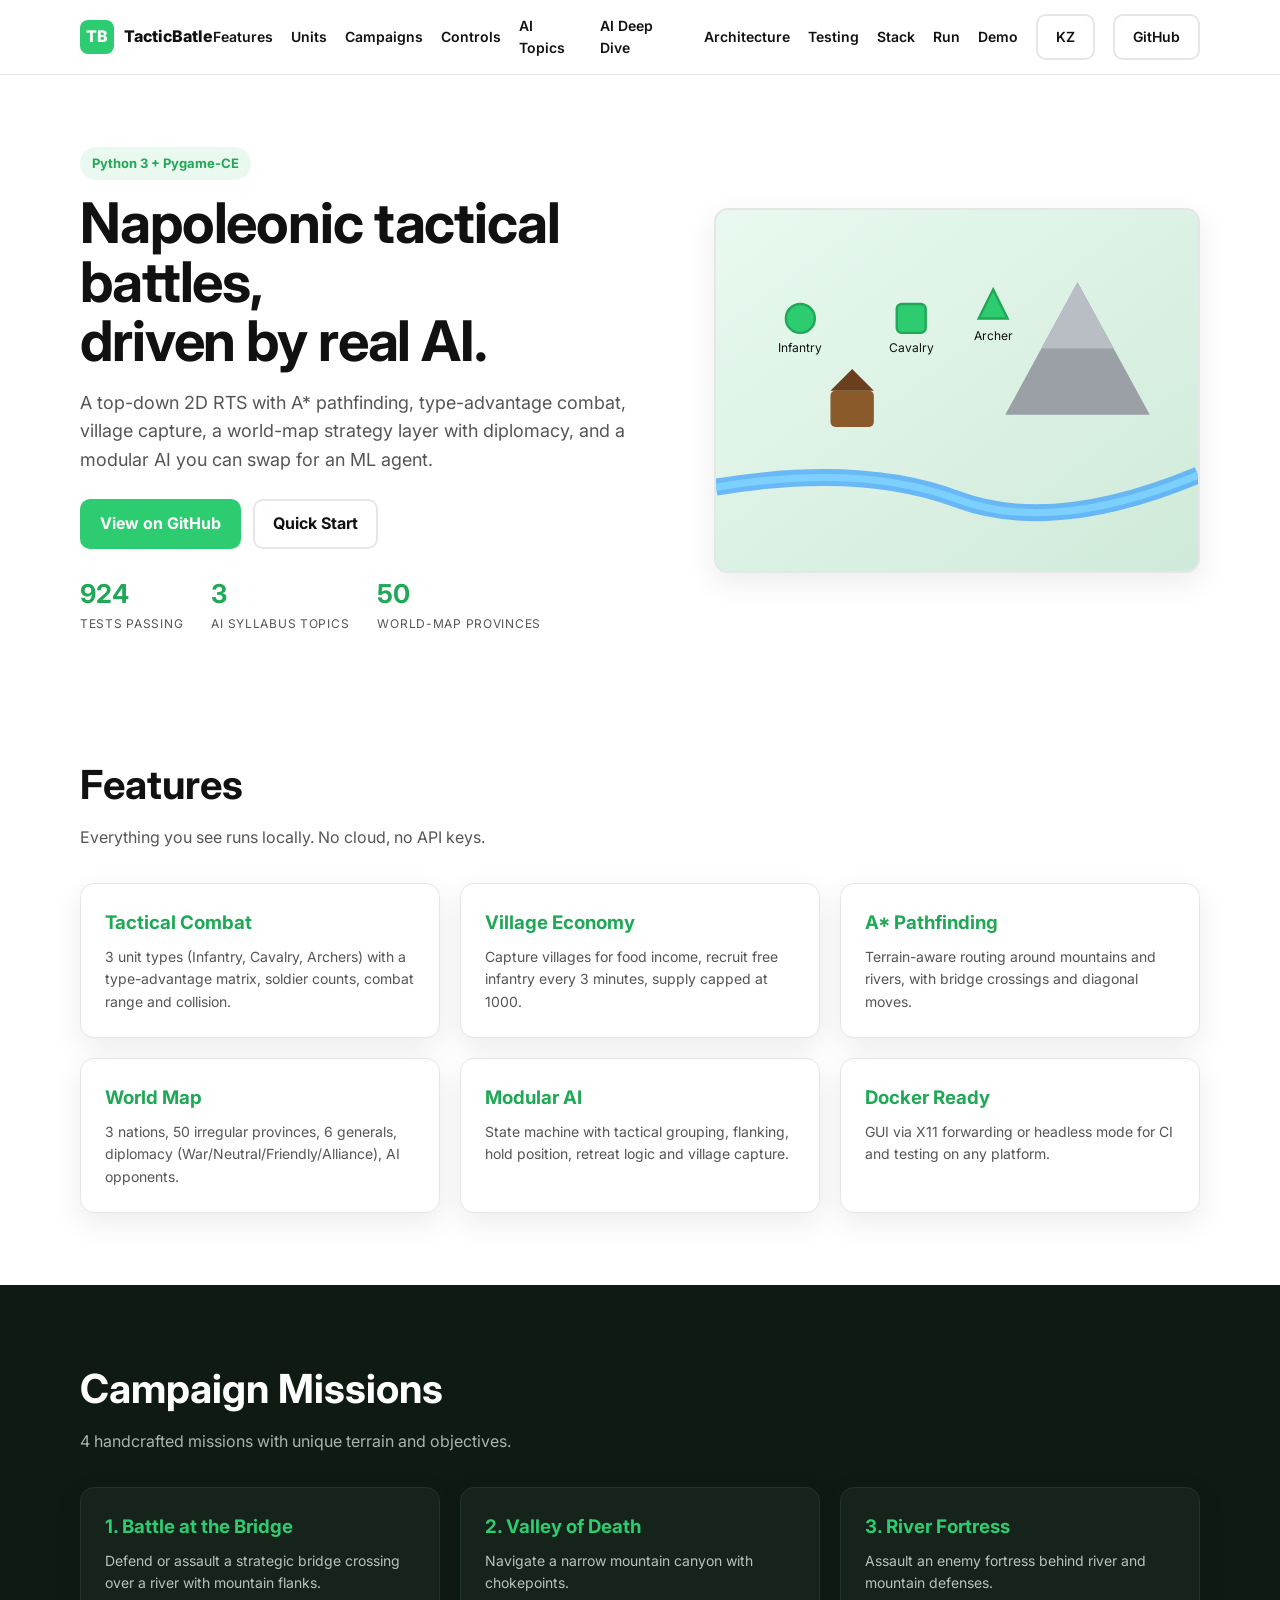
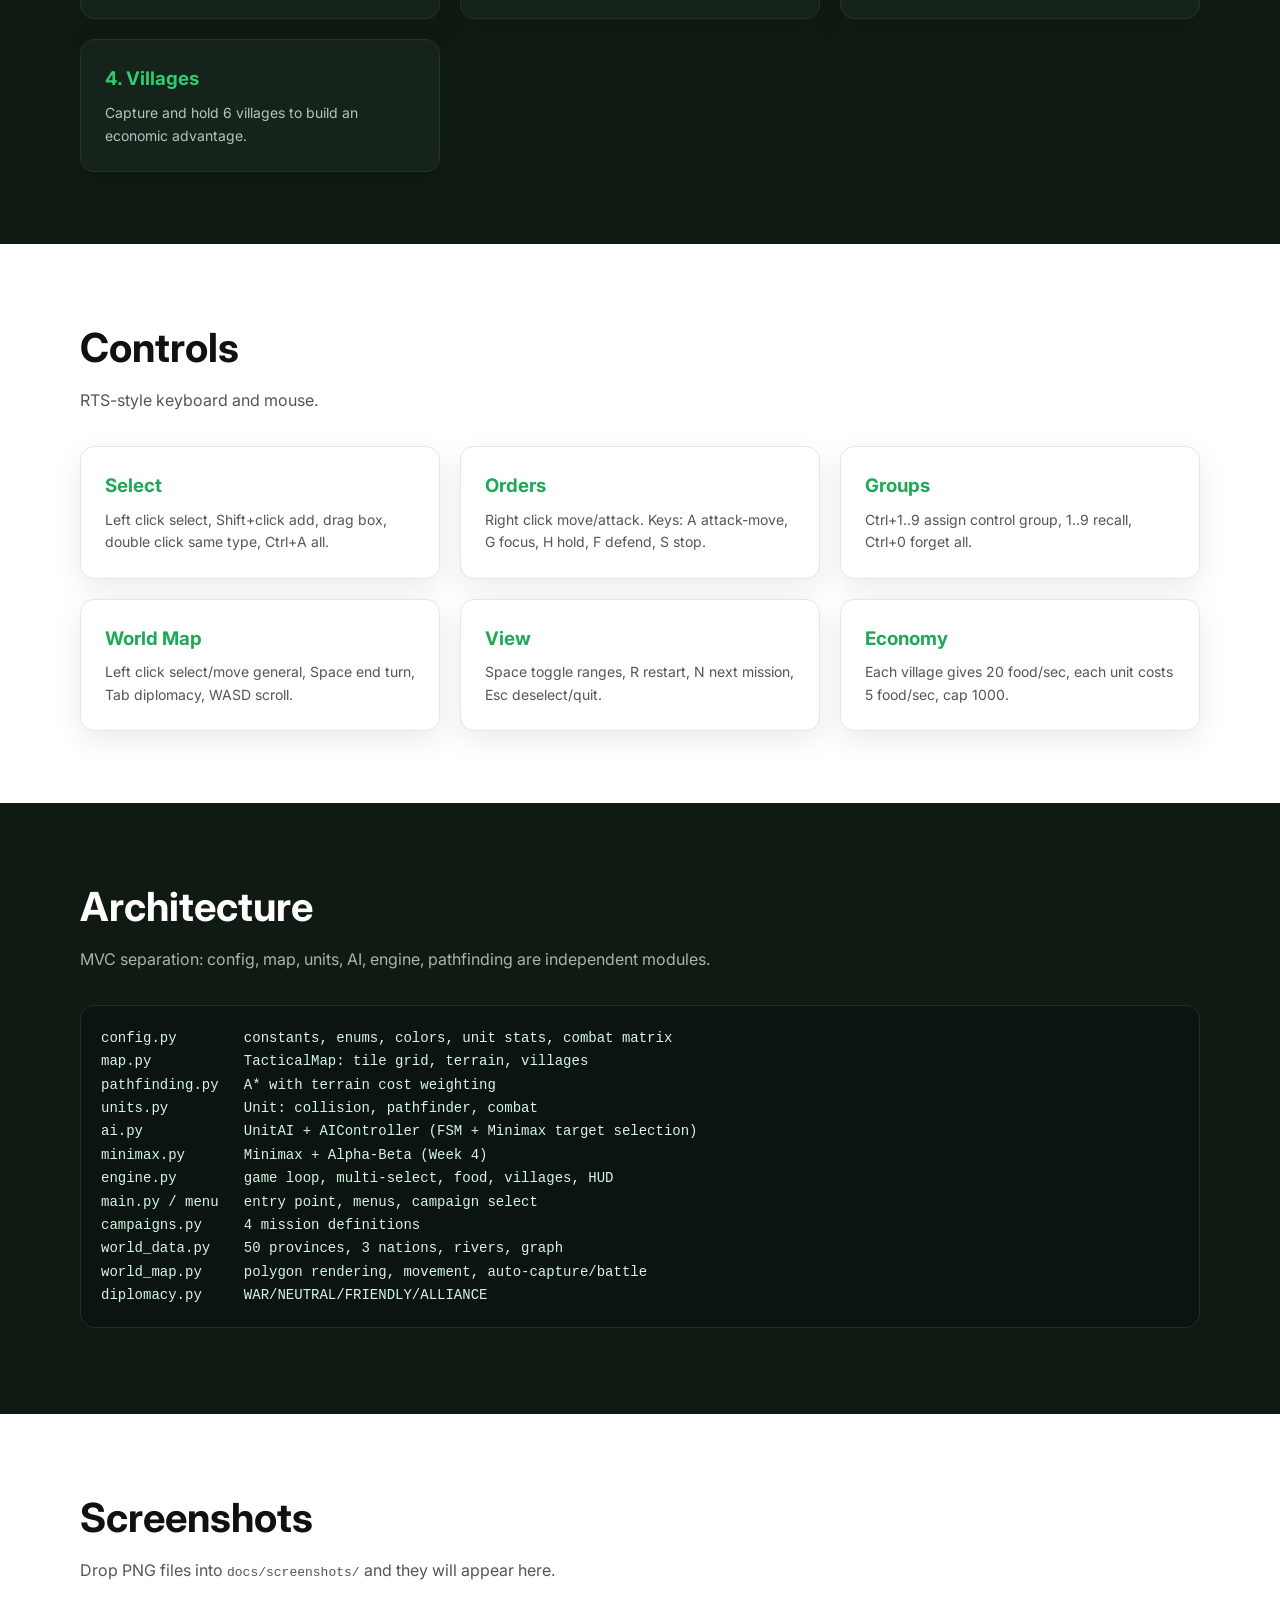
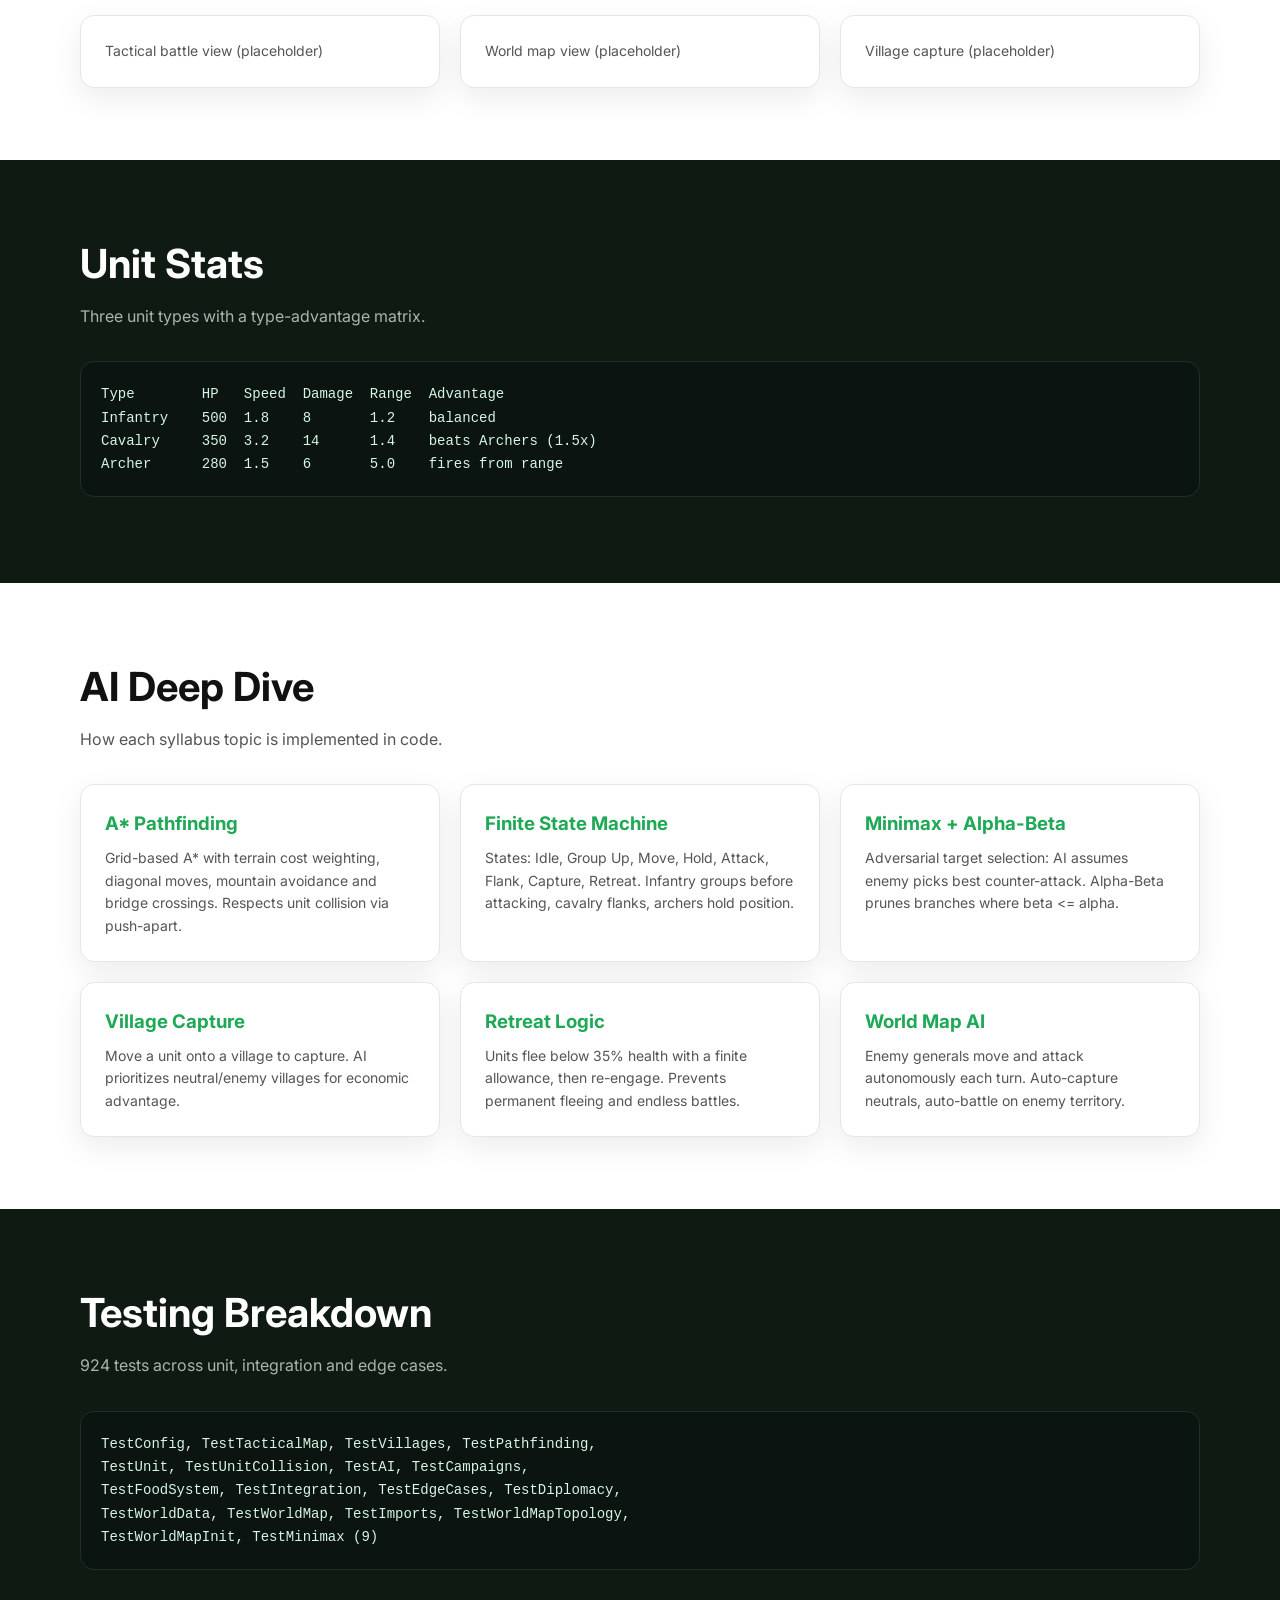
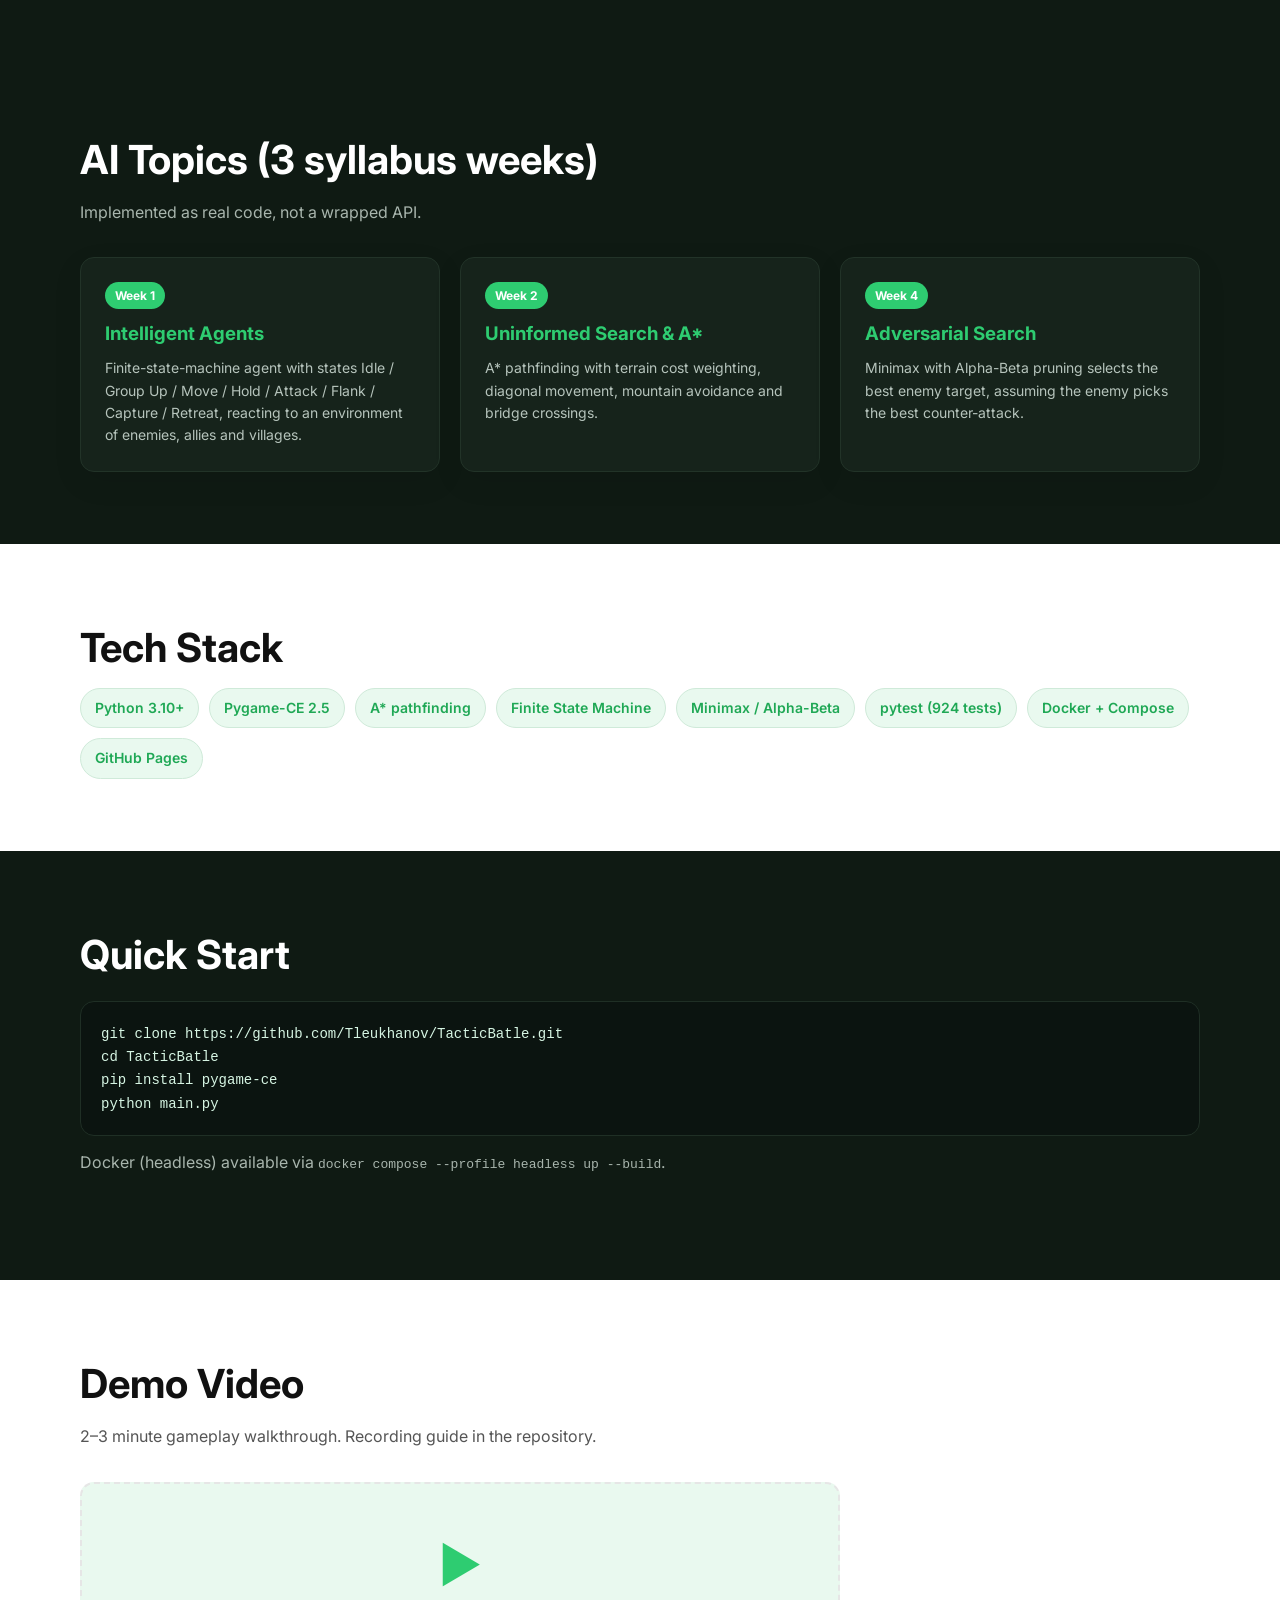
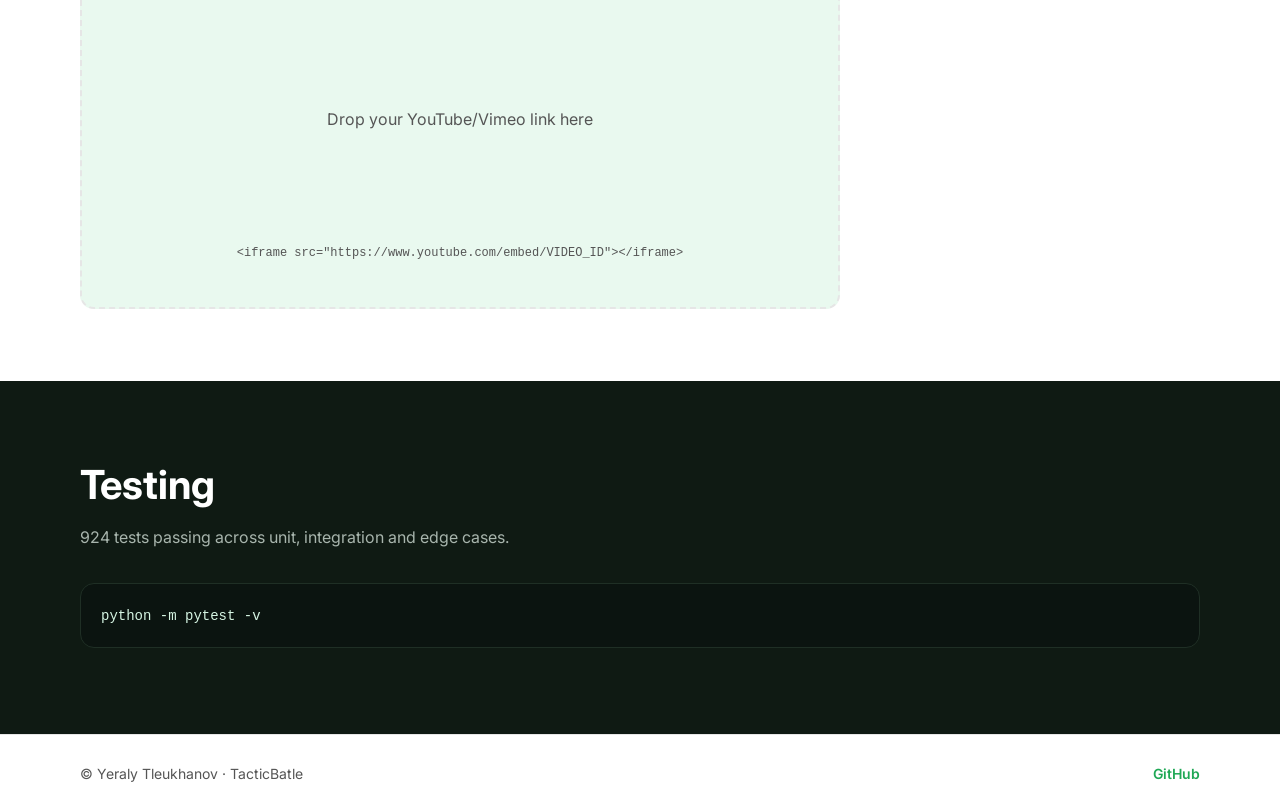
==== commit 0d82ffca: "feat(site): add AI deep dive, unit stats and testing breakdown sections" ====
--- a/docs/index.html
+++ b/docs/index.html
@@ -19,10 +19,13 @@
       </a>
       <nav class="nav">
         <a href="#features">Features</a>
+        <a href="#units">Units</a>
         <a href="#campaigns">Campaigns</a>
         <a href="#controls">Controls</a>
         <a href="#ai">AI Topics</a>
+        <a href="#aidetail">AI Deep Dive</a>
         <a href="#architecture">Architecture</a>
+        <a href="#testingdetail">Testing</a>
         <a href="#stack">Stack</a>
         <a href="#run">Run</a>
         <a href="#demo">Demo</a>
@@ -176,6 +179,63 @@
       </div>
     </section>
 
+
+    <section id="units" class="section section--dark">
+      <div class="container">
+        <h2 class="section__title">Unit Stats</h2>
+        <p class="section__sub">Three unit types with a type-advantage matrix.</p>
+        <pre class="code"><code>Type        HP   Speed  Damage  Range  Advantage
+Infantry    500  1.8    8       1.2    balanced
+Cavalry     350  3.2    14      1.4    beats Archers (1.5x)
+Archer      280  1.5    6       5.0    fires from range</code></pre>
+      </div>
+    </section>
+
+    <section id="aidetail" class="section">
+      <div class="container">
+        <h2 class="section__title">AI Deep Dive</h2>
+        <p class="section__sub">How each syllabus topic is implemented in code.</p>
+        <div class="grid grid--3">
+          <article class="card">
+            <h3>A* Pathfinding</h3>
+            <p>Grid-based A* with terrain cost weighting, diagonal moves, mountain avoidance and bridge crossings. Respects unit collision via push-apart.</p>
+          </article>
+          <article class="card">
+            <h3>Finite State Machine</h3>
+            <p>States: Idle, Group Up, Move, Hold, Attack, Flank, Capture, Retreat. Infantry groups before attacking, cavalry flanks, archers hold position.</p>
+          </article>
+          <article class="card">
+            <h3>Minimax + Alpha-Beta</h3>
+            <p>Adversarial target selection: AI assumes enemy picks best counter-attack. Alpha-Beta prunes branches where beta &lt;= alpha.</p>
+          </article>
+          <article class="card">
+            <h3>Village Capture</h3>
+            <p>Move a unit onto a village to capture. AI prioritizes neutral/enemy villages for economic advantage.</p>
+          </article>
+          <article class="card">
+            <h3>Retreat Logic</h3>
+            <p>Units flee below 35% health with a finite allowance, then re-engage. Prevents permanent fleeing and endless battles.</p>
+          </article>
+          <article class="card">
+            <h3>World Map AI</h3>
+            <p>Enemy generals move and attack autonomously each turn. Auto-capture neutrals, auto-battle on enemy territory.</p>
+          </article>
+        </div>
+      </div>
+    </section>
+
+    <section id="testingdetail" class="section section--dark">
+      <div class="container">
+        <h2 class="section__title">Testing Breakdown</h2>
+        <p class="section__sub">924 tests across unit, integration and edge cases.</p>
+        <pre class="code"><code>TestConfig, TestTacticalMap, TestVillages, TestPathfinding,
+TestUnit, TestUnitCollision, TestAI, TestCampaigns,
+TestFoodSystem, TestIntegration, TestEdgeCases, TestDiplomacy,
+TestWorldData, TestWorldMap, TestImports, TestWorldMapTopology,
+TestWorldMapInit, TestMinimax (9)</code></pre>
+      </div>
+    </section>
+
     <section id="ai" class="section section--dark">
       <div class="container">
         <h2 class="section__title">AI Topics (3 syllabus weeks)</h2>
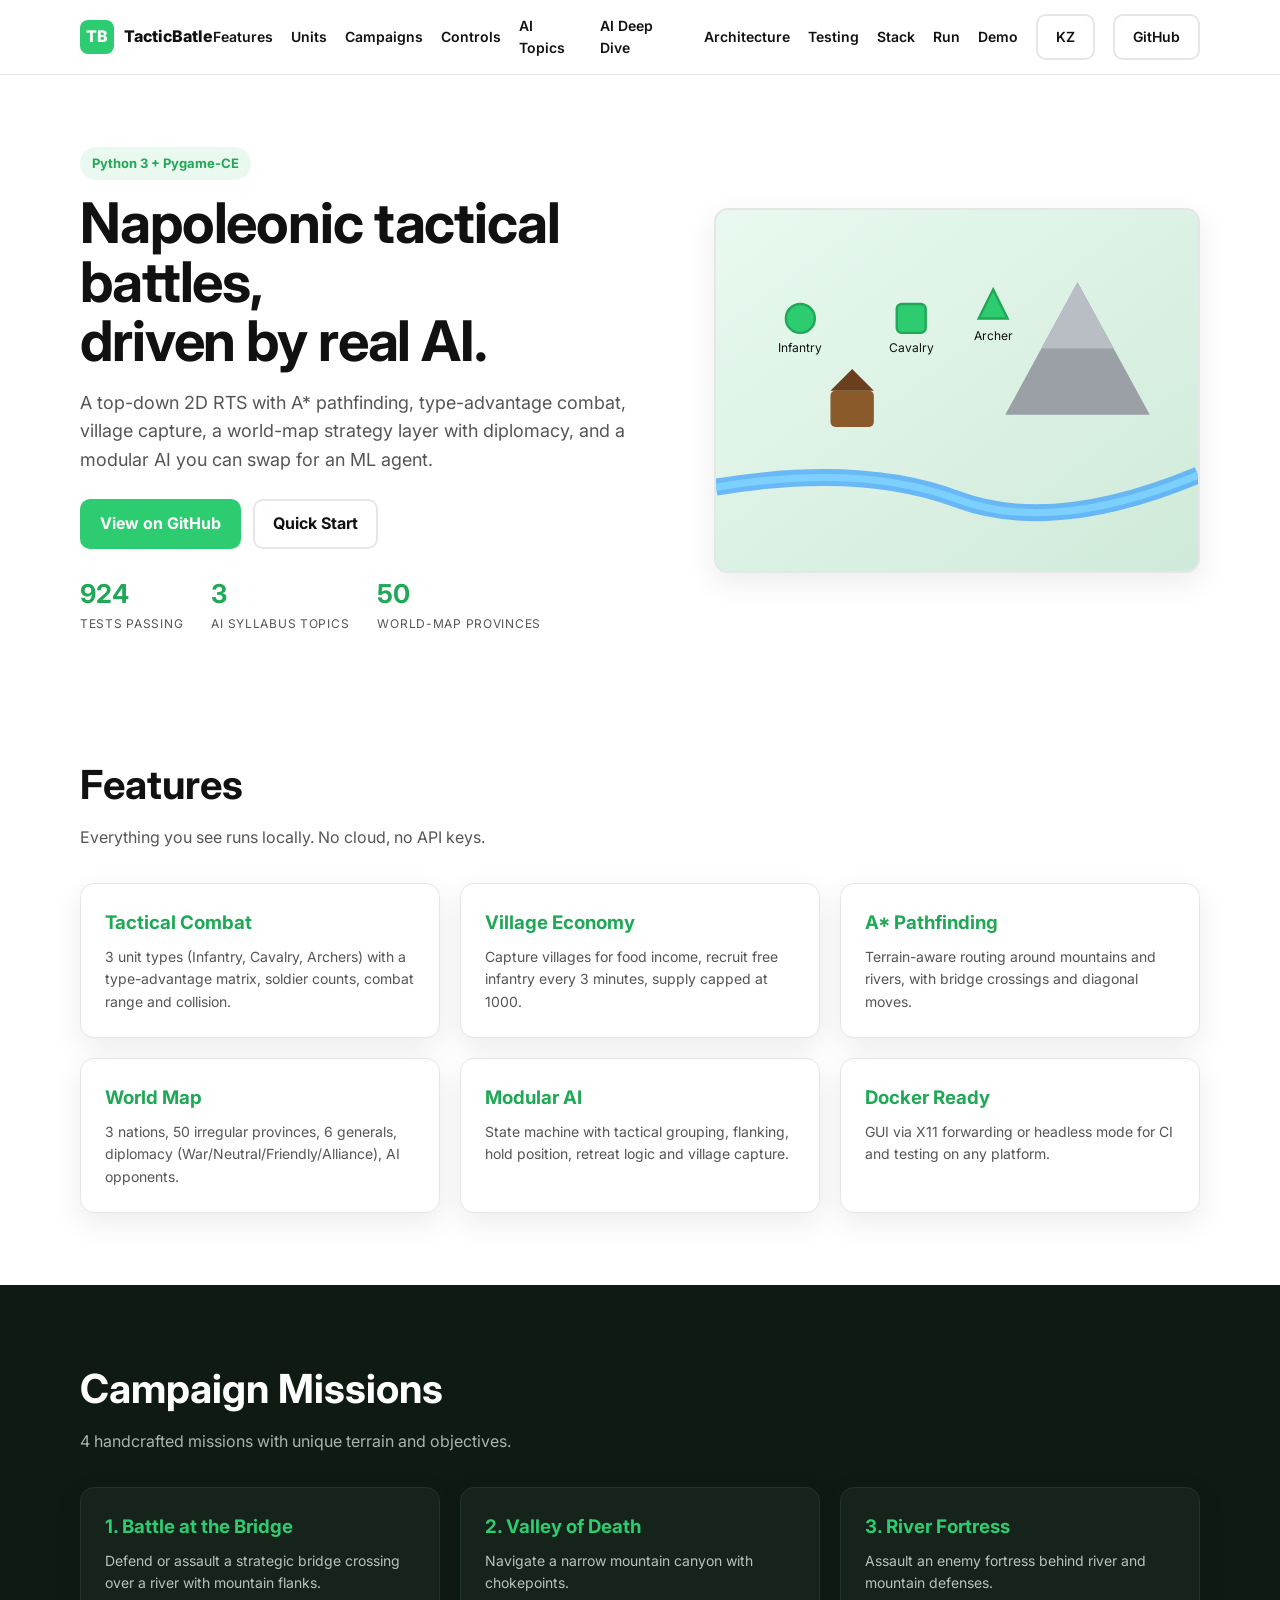
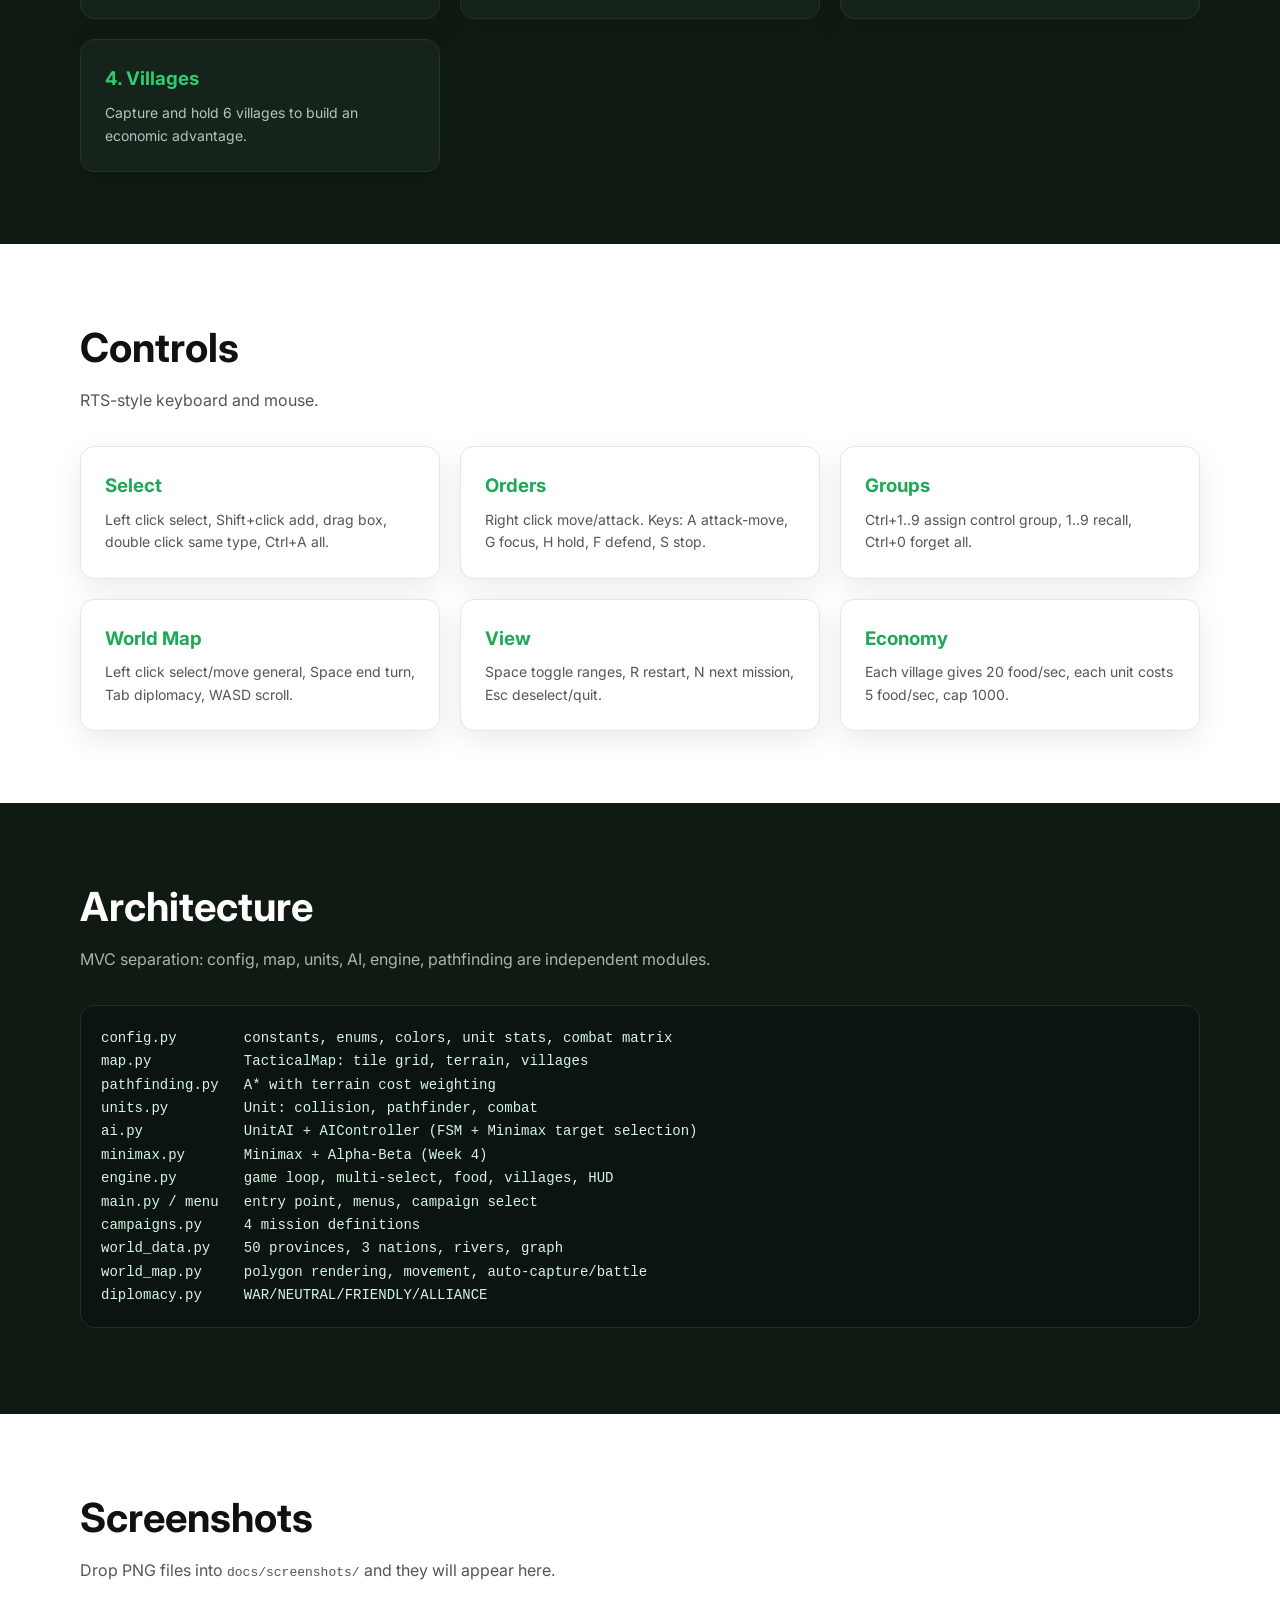
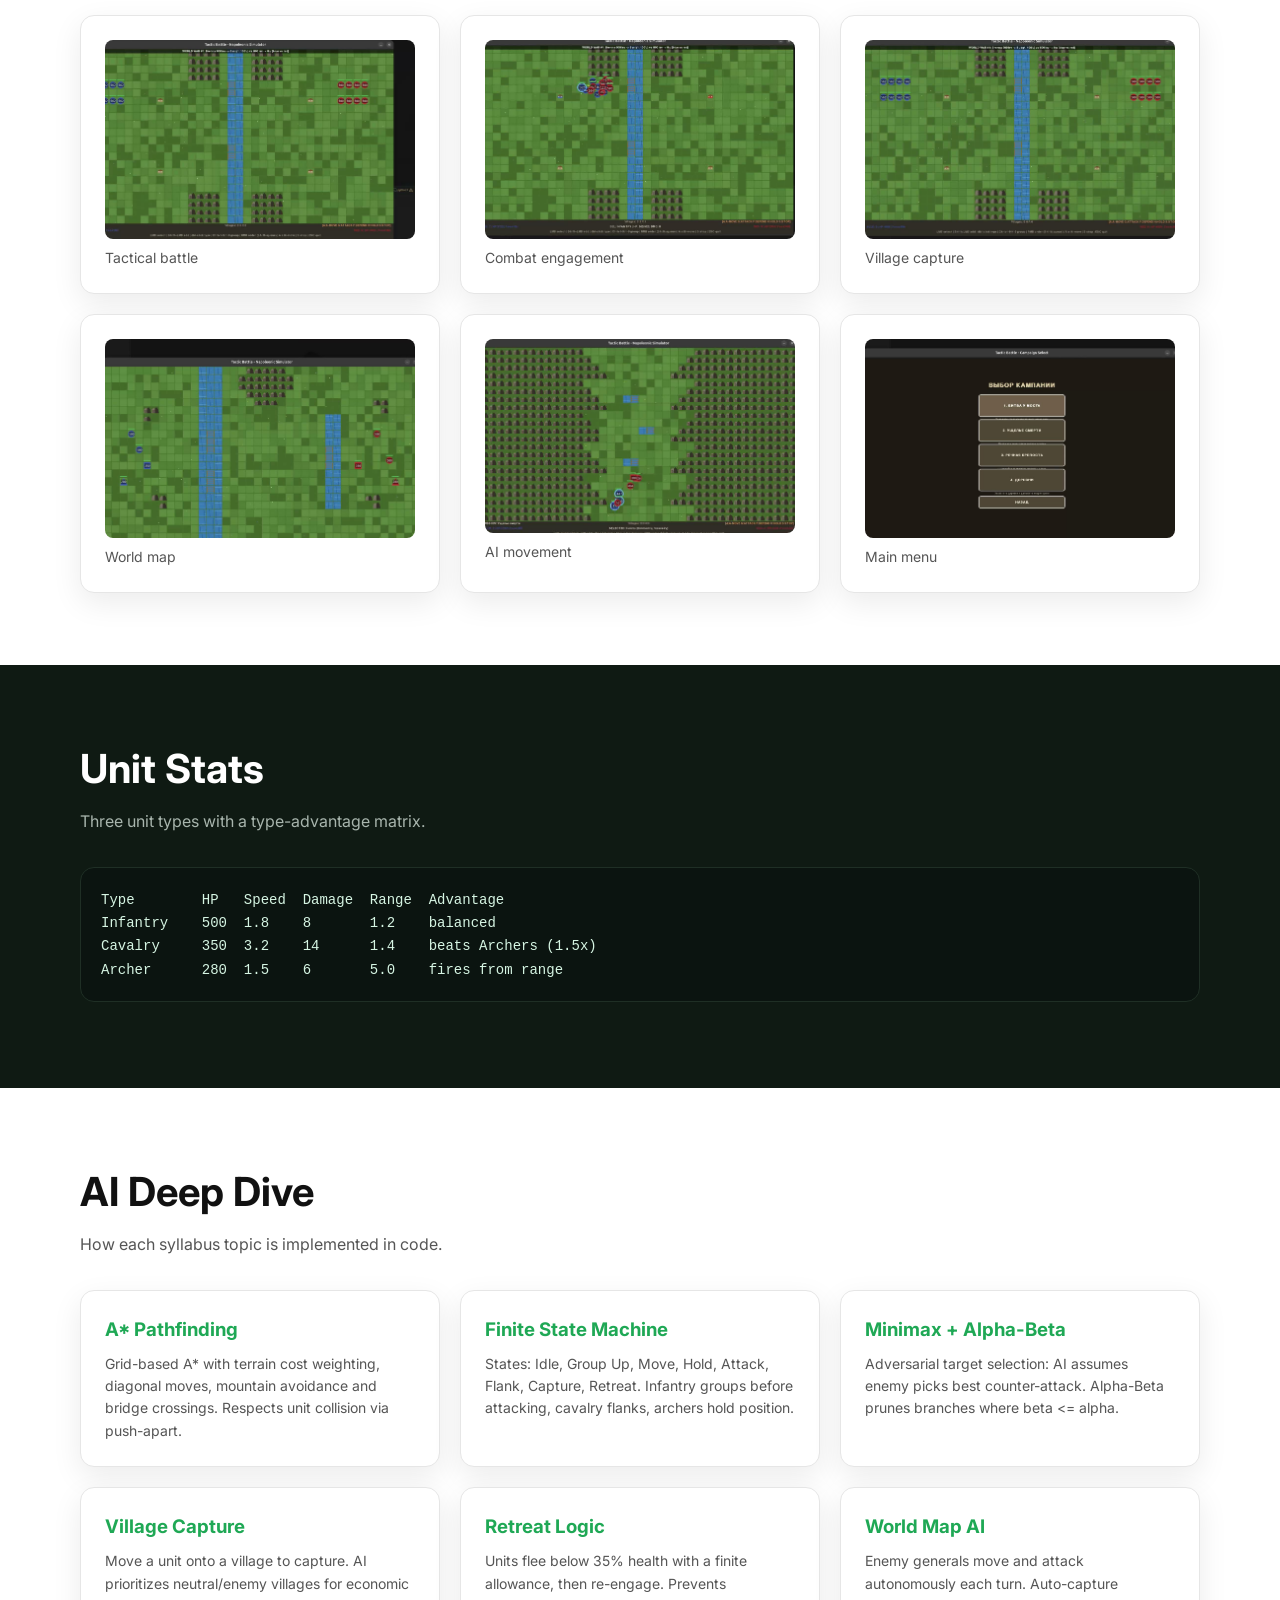
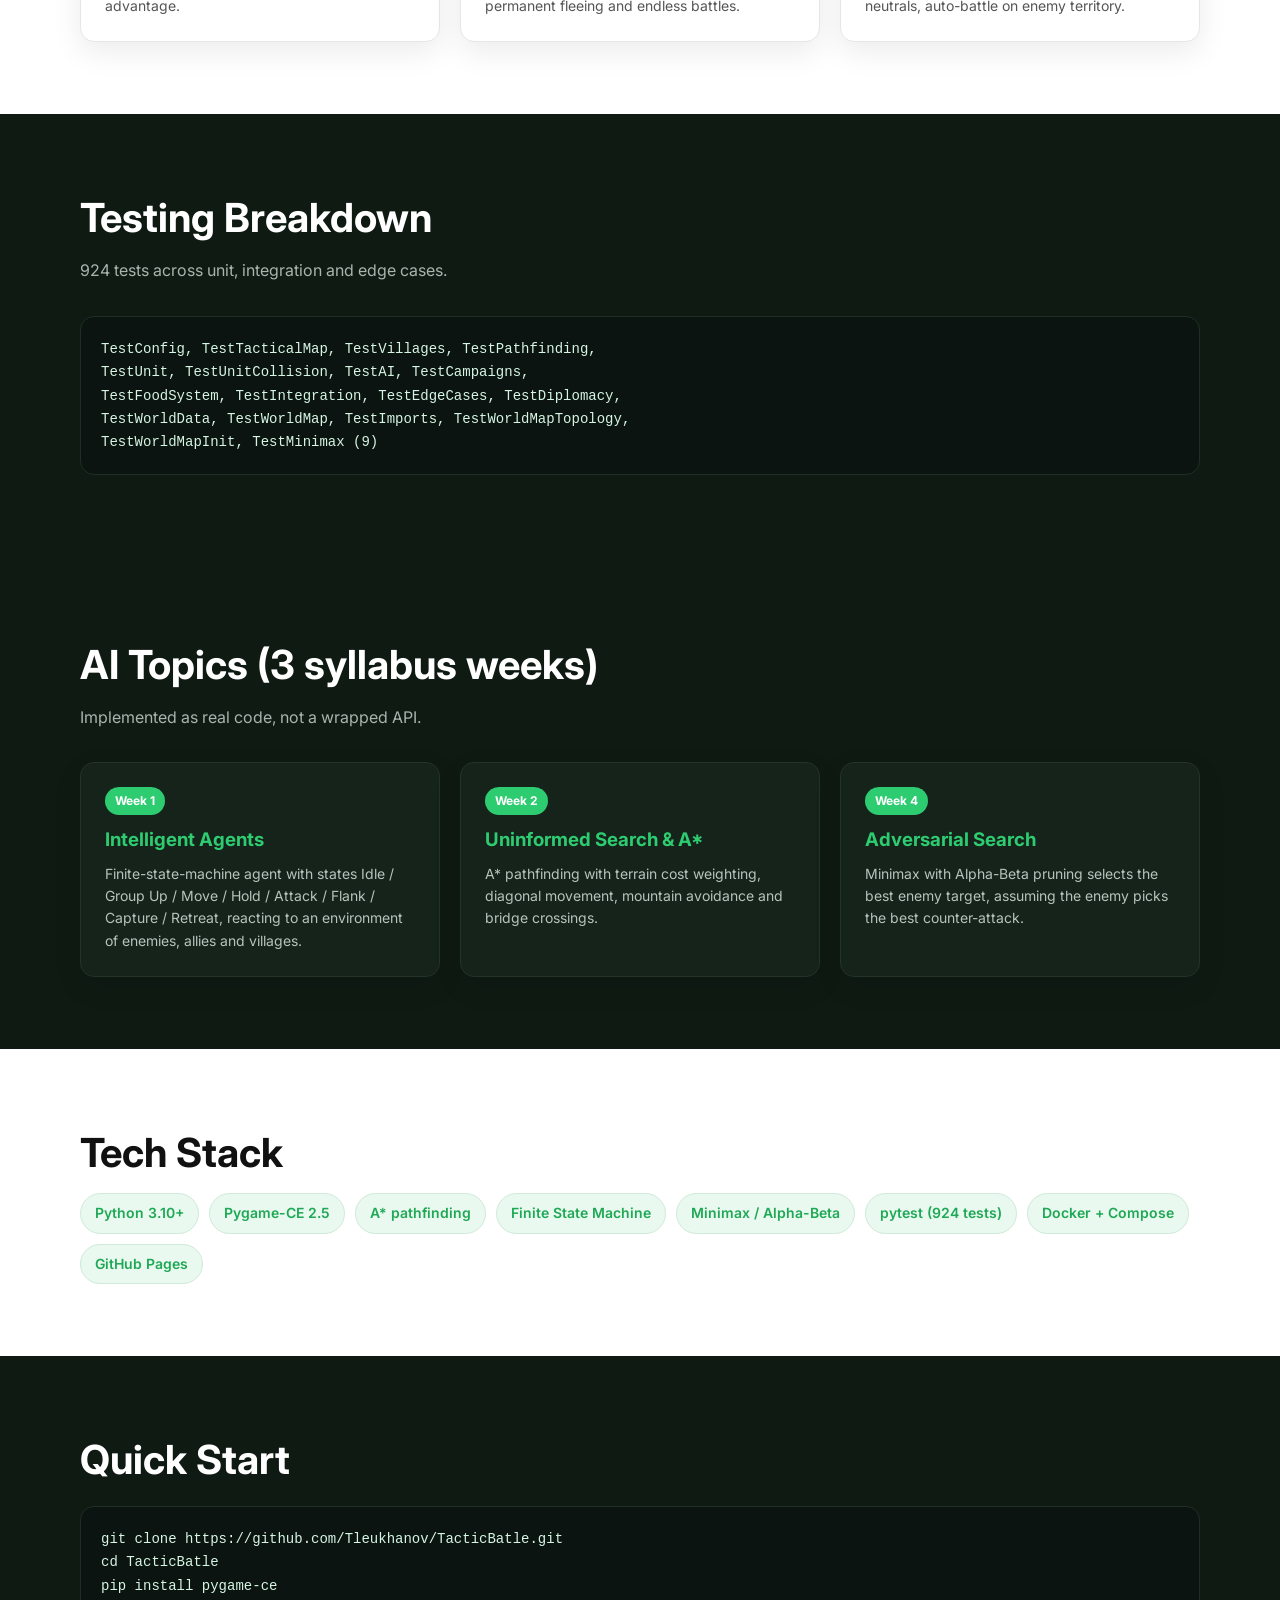
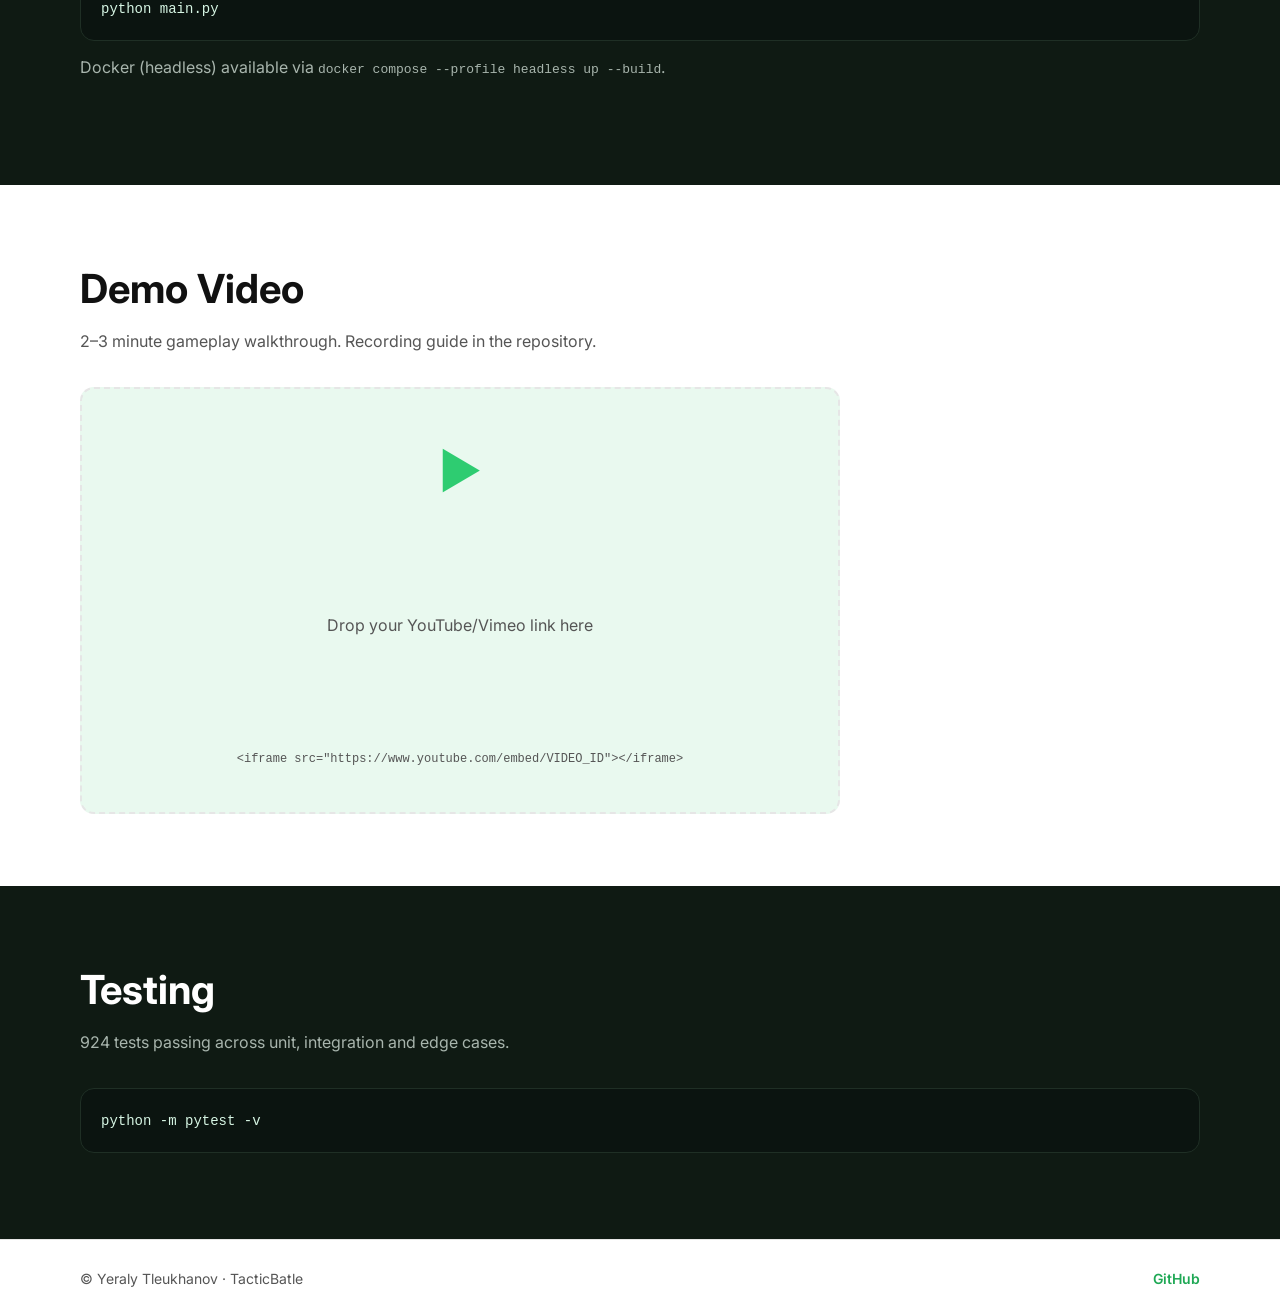
==== commit 78b76a2c: "feat(site): use real gameplay screenshots in gallery" ====
--- a/docs/index.html
+++ b/docs/index.html
@@ -172,9 +172,12 @@
         <h2 class="section__title">Screenshots</h2>
         <p class="section__sub">Drop PNG files into <code>docs/screenshots/</code> and they will appear here.</p>
         <div class="grid grid--3">
-          <div class="card"><p>Tactical battle view (placeholder)</p></div>
-          <div class="card"><p>World map view (placeholder)</p></div>
-          <div class="card"><p>Village capture (placeholder)</p></div>
+          <div class="card"><img src="screenshots/gameplay1.jpg" alt="TacticBatle gameplay" style="width:100%;border-radius:8px;" /><p>Tactical battle</p></div>
+          <div class="card"><img src="screenshots/gameplay2.jpg" alt="TacticBatle gameplay" style="width:100%;border-radius:8px;" /><p>Combat engagement</p></div>
+          <div class="card"><img src="screenshots/gameplay3.jpg" alt="TacticBatle gameplay" style="width:100%;border-radius:8px;" /><p>Village capture</p></div>
+          <div class="card"><img src="screenshots/gameplay4.jpg" alt="TacticBatle gameplay" style="width:100%;border-radius:8px;" /><p>World map</p></div>
+          <div class="card"><img src="screenshots/gameplay5.jpg" alt="TacticBatle gameplay" style="width:100%;border-radius:8px;" /><p>AI movement</p></div>
+          <div class="card"><img src="screenshots/menu.jpg" alt="TacticBatle menu" style="width:100%;border-radius:8px;" /><p>Main menu</p></div>
         </div>
       </div>
     </section>
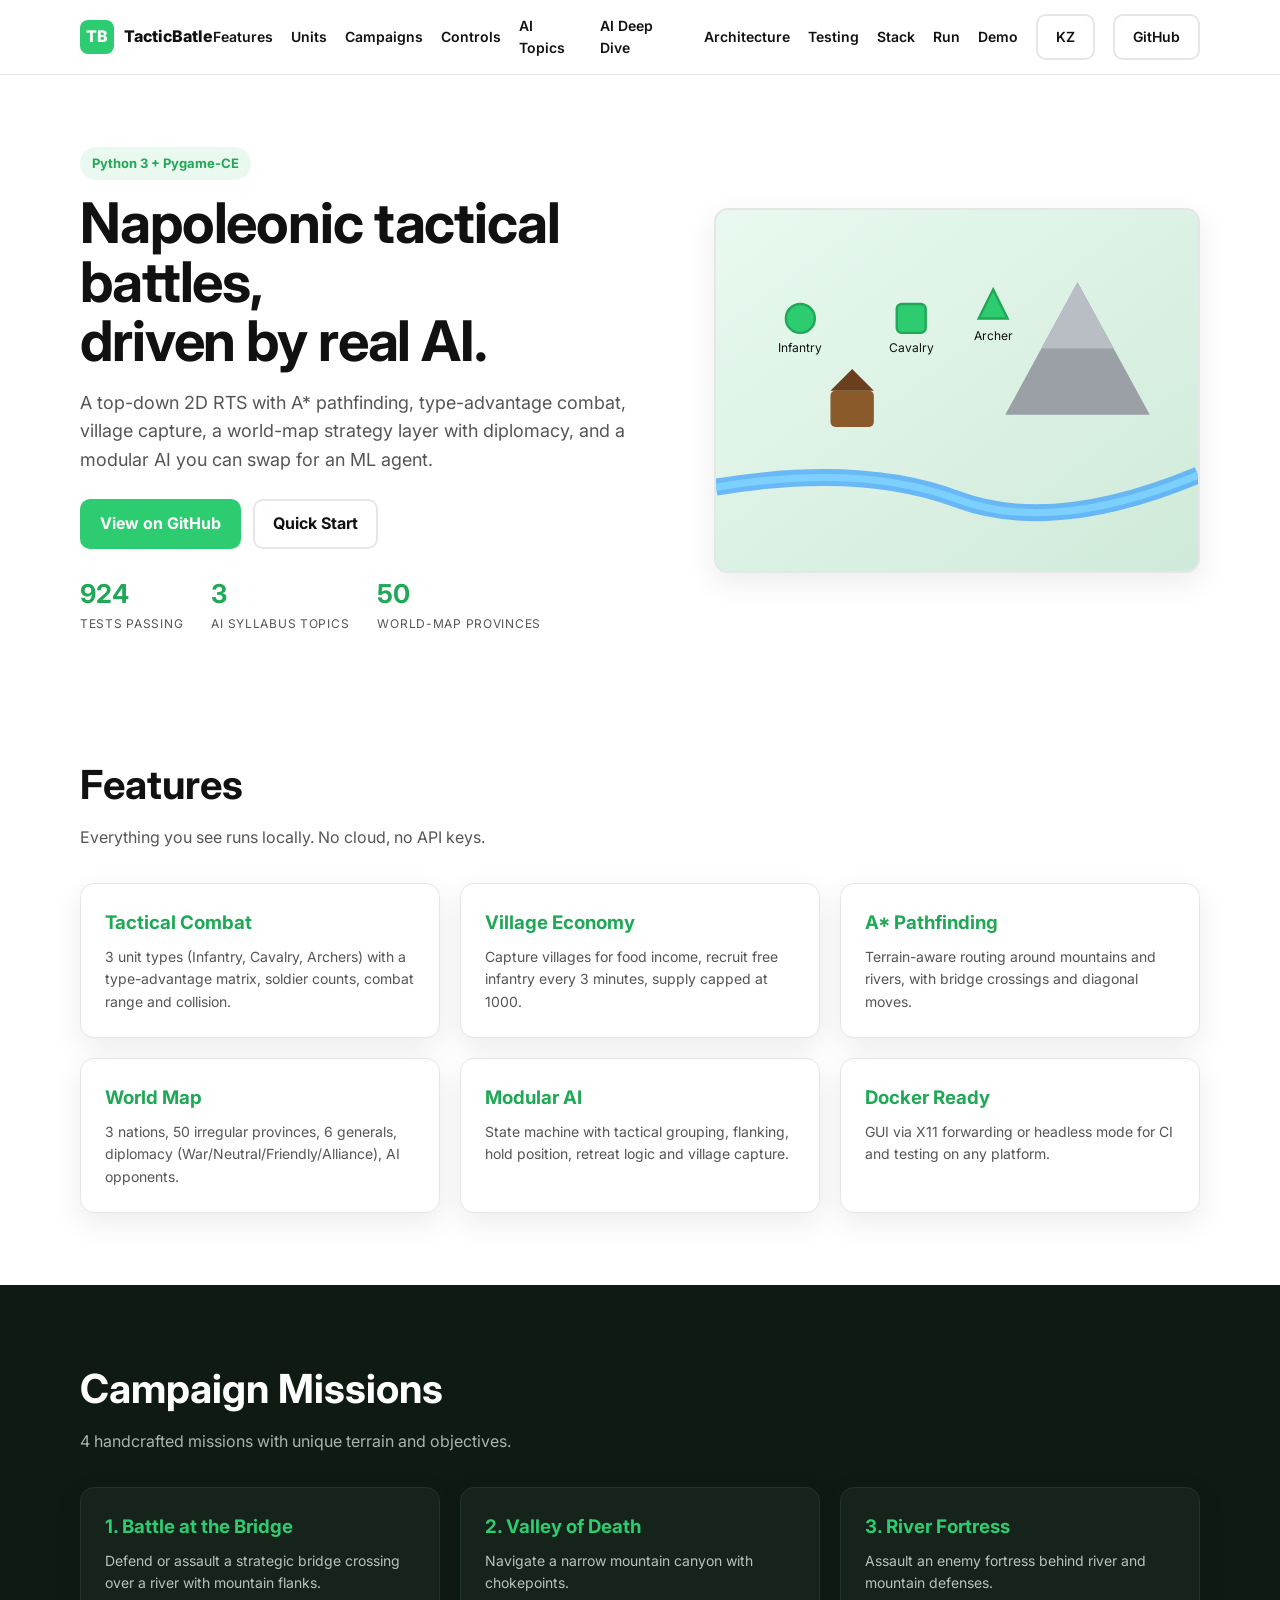
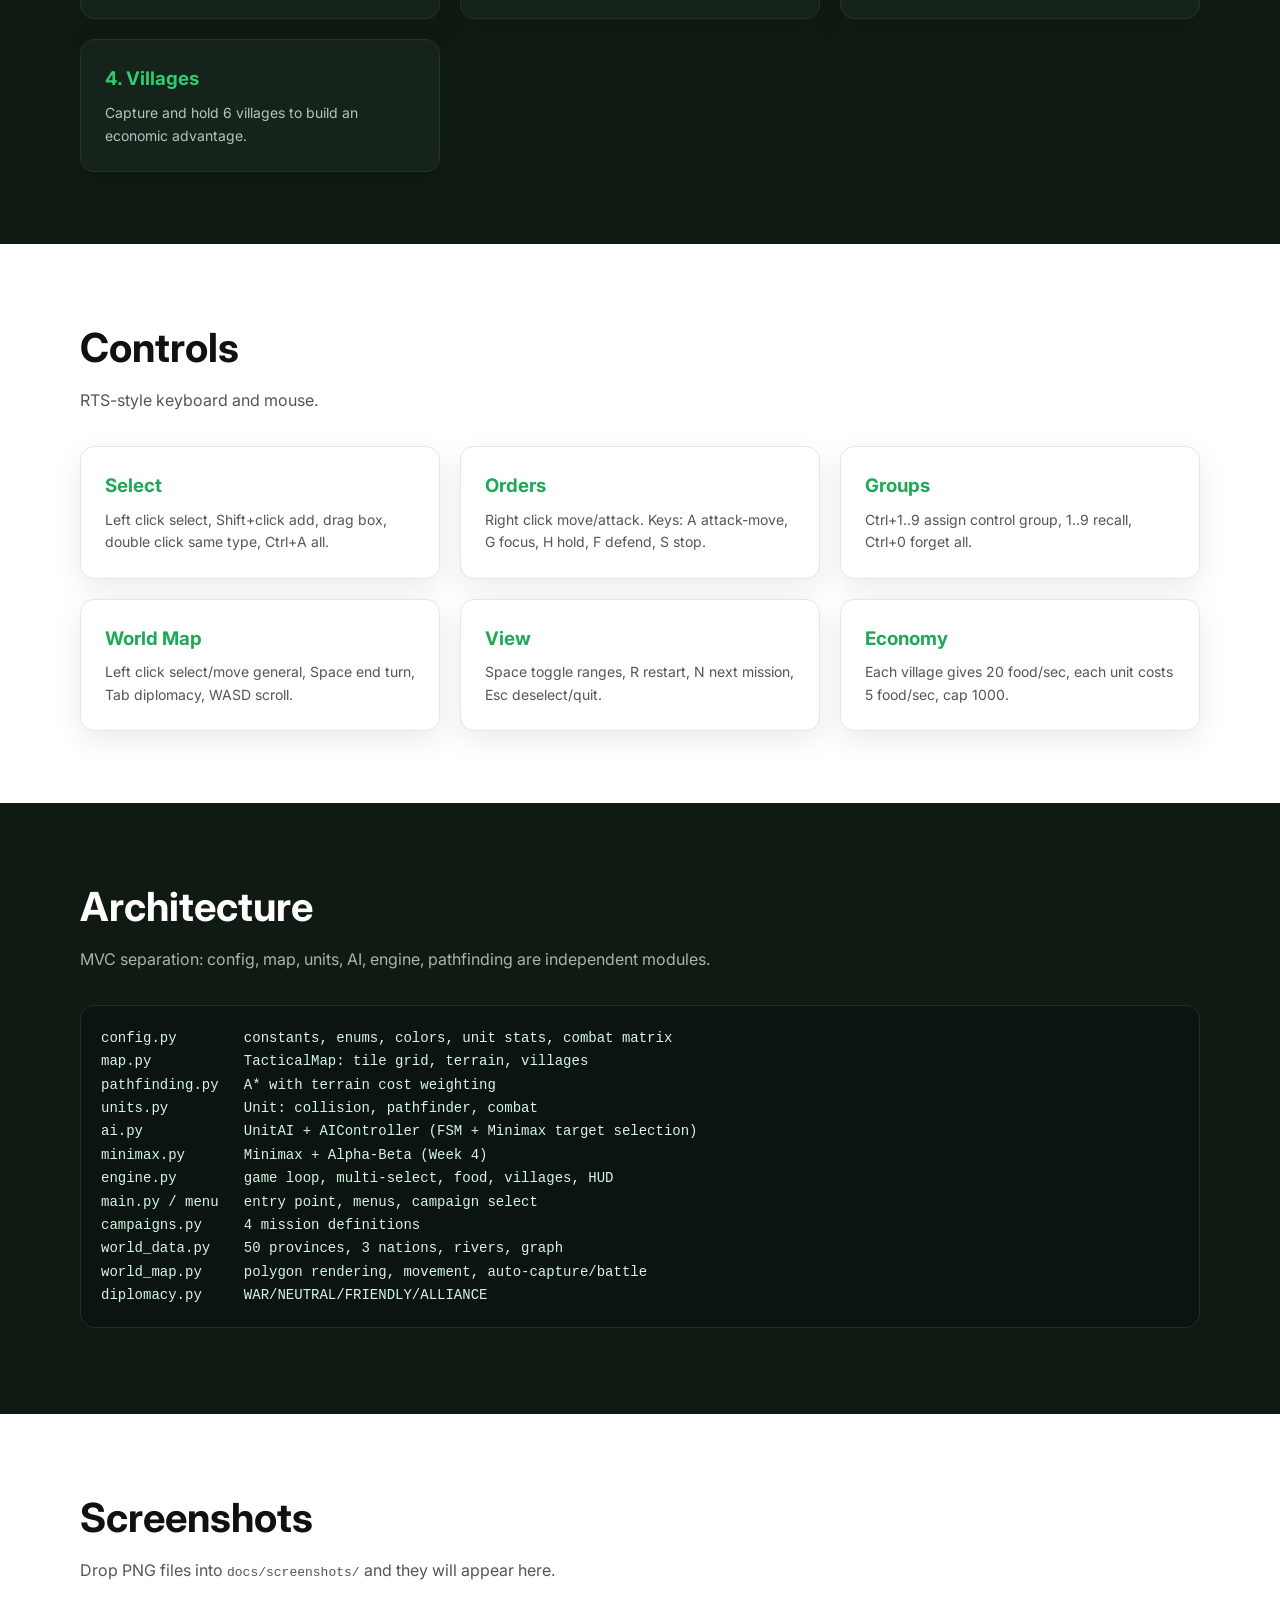
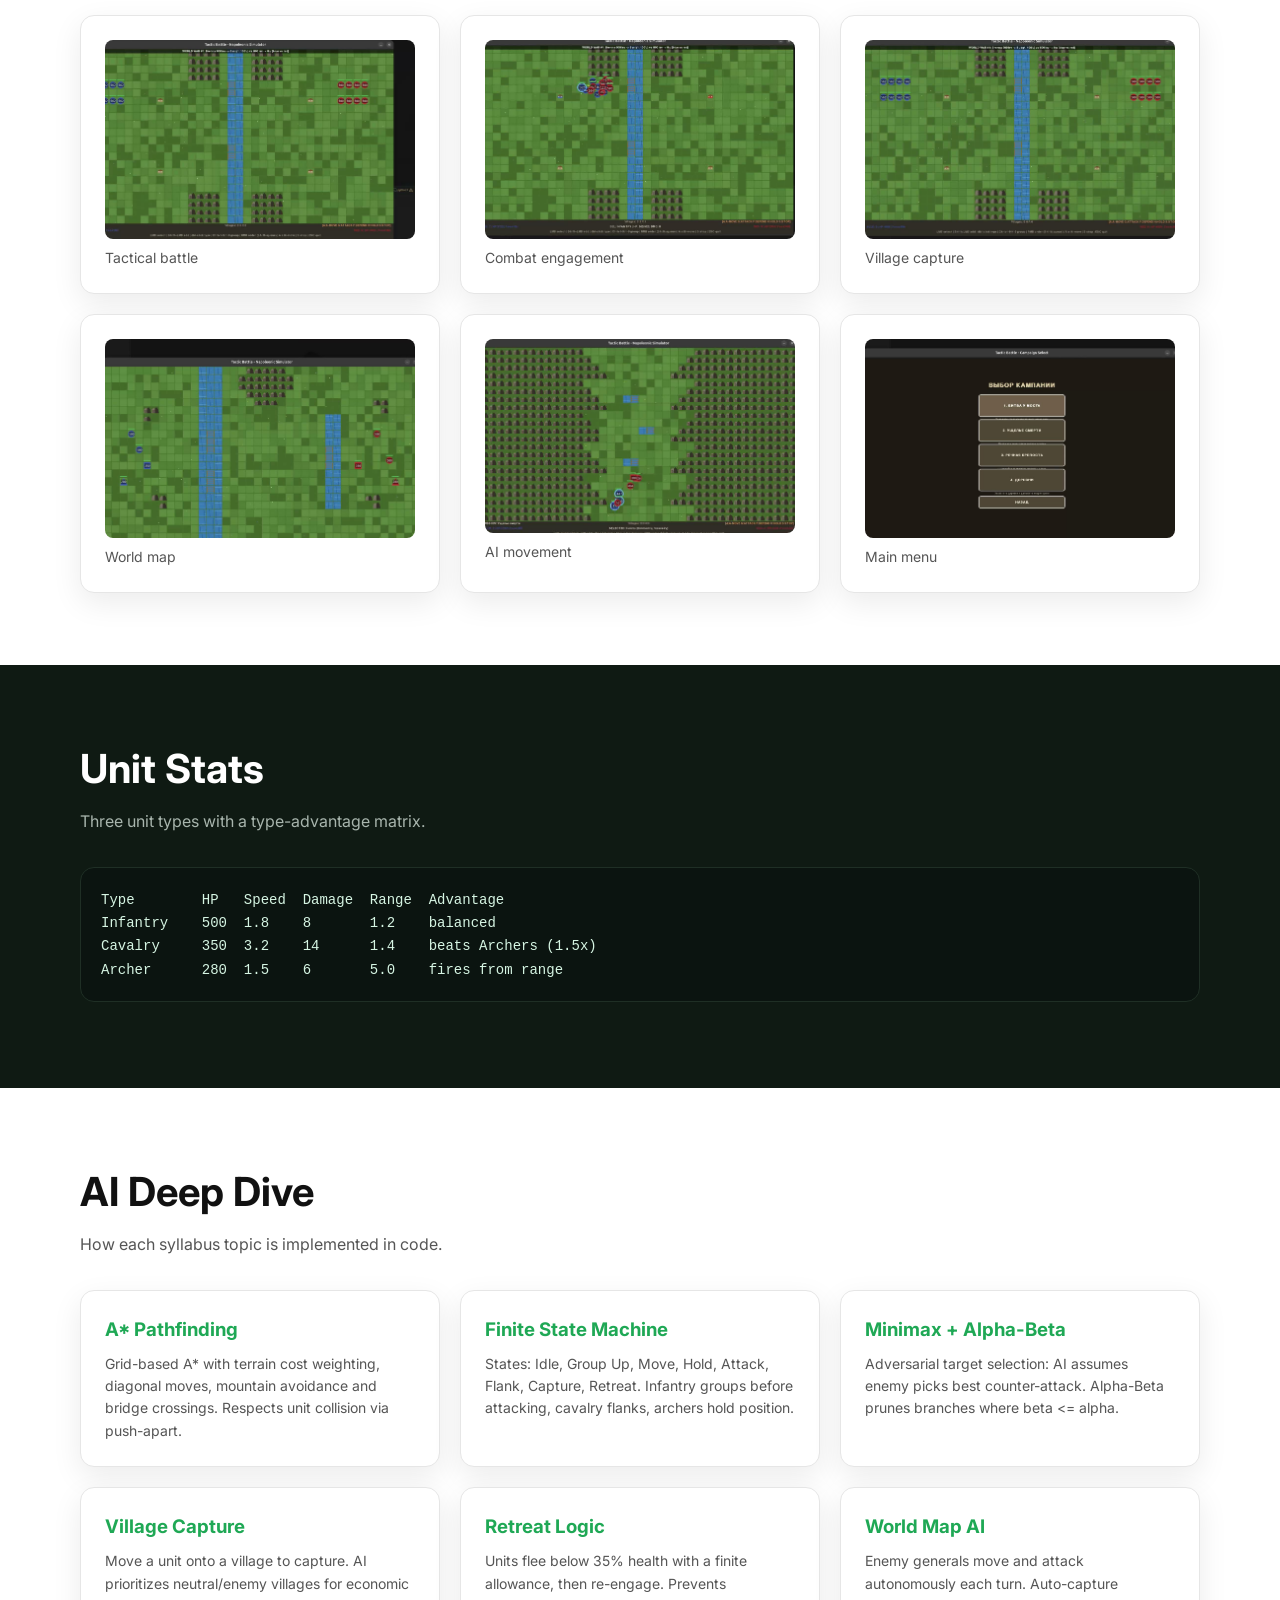
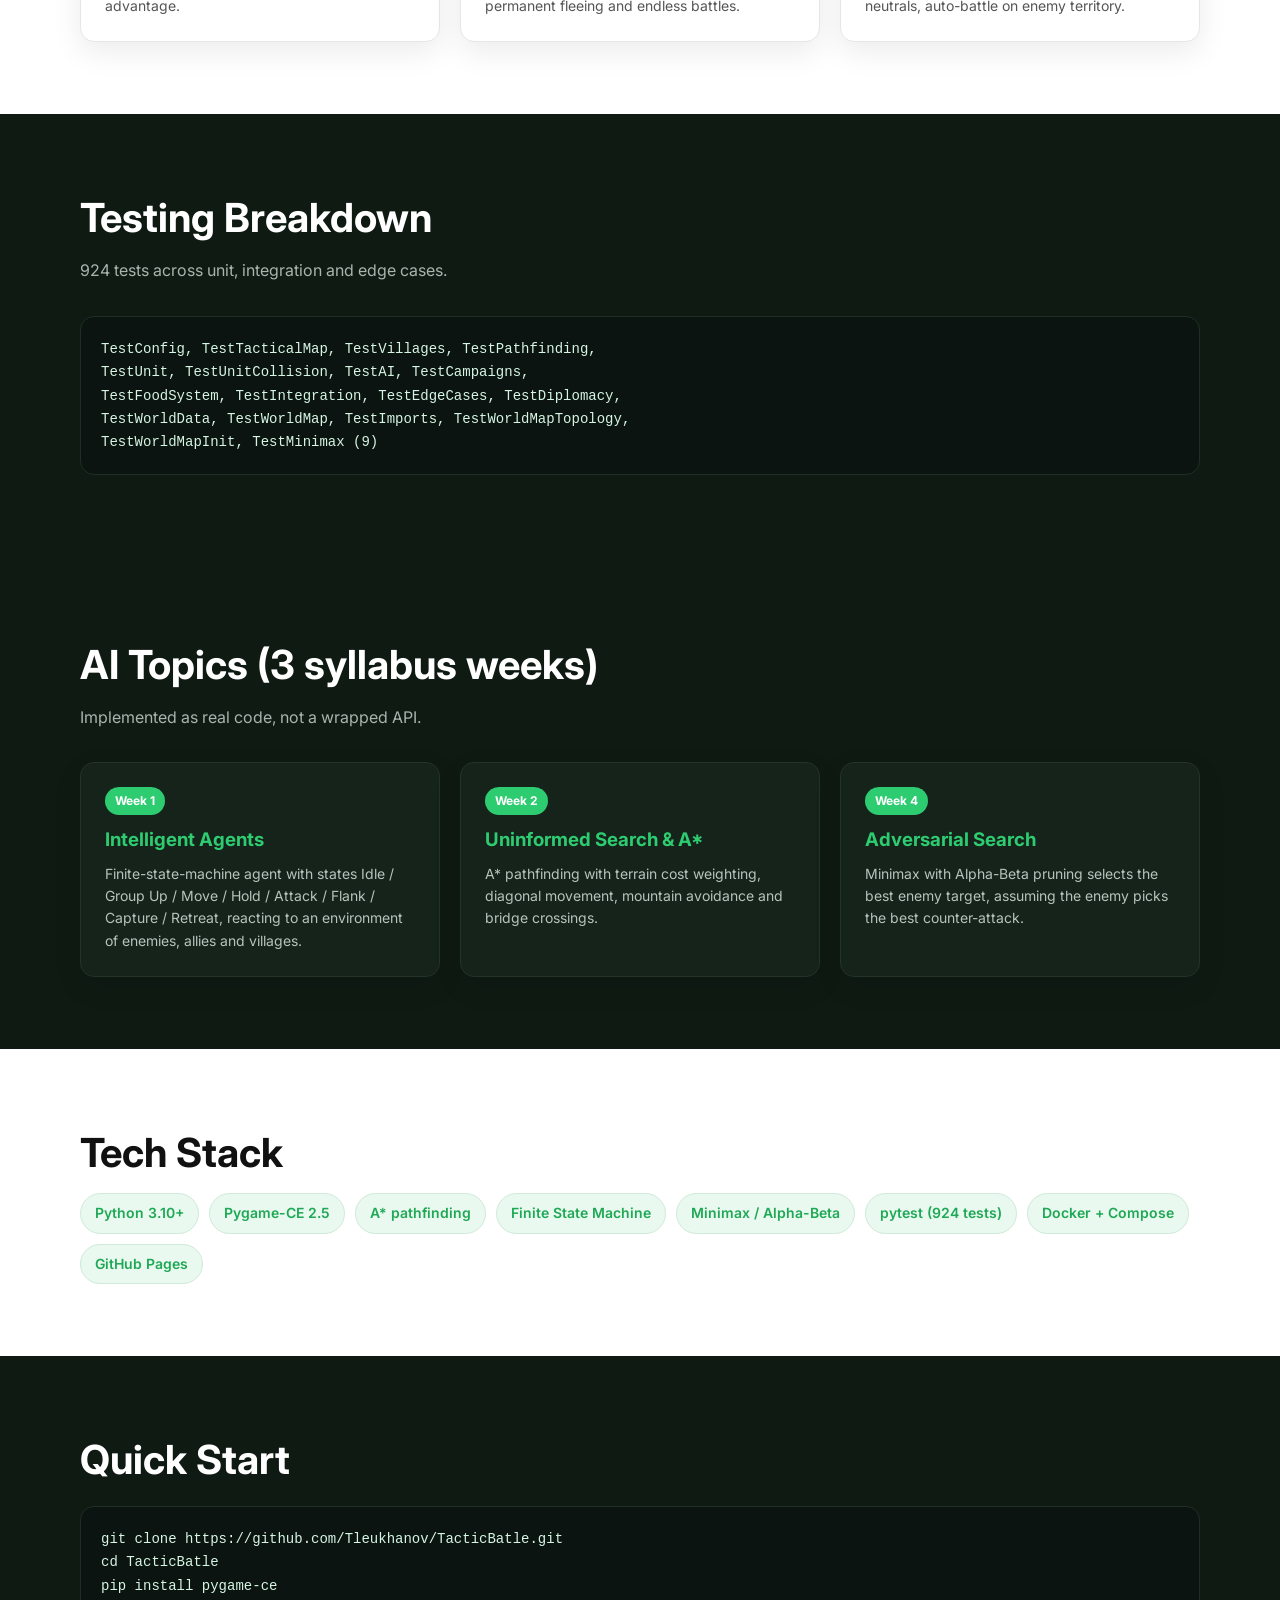
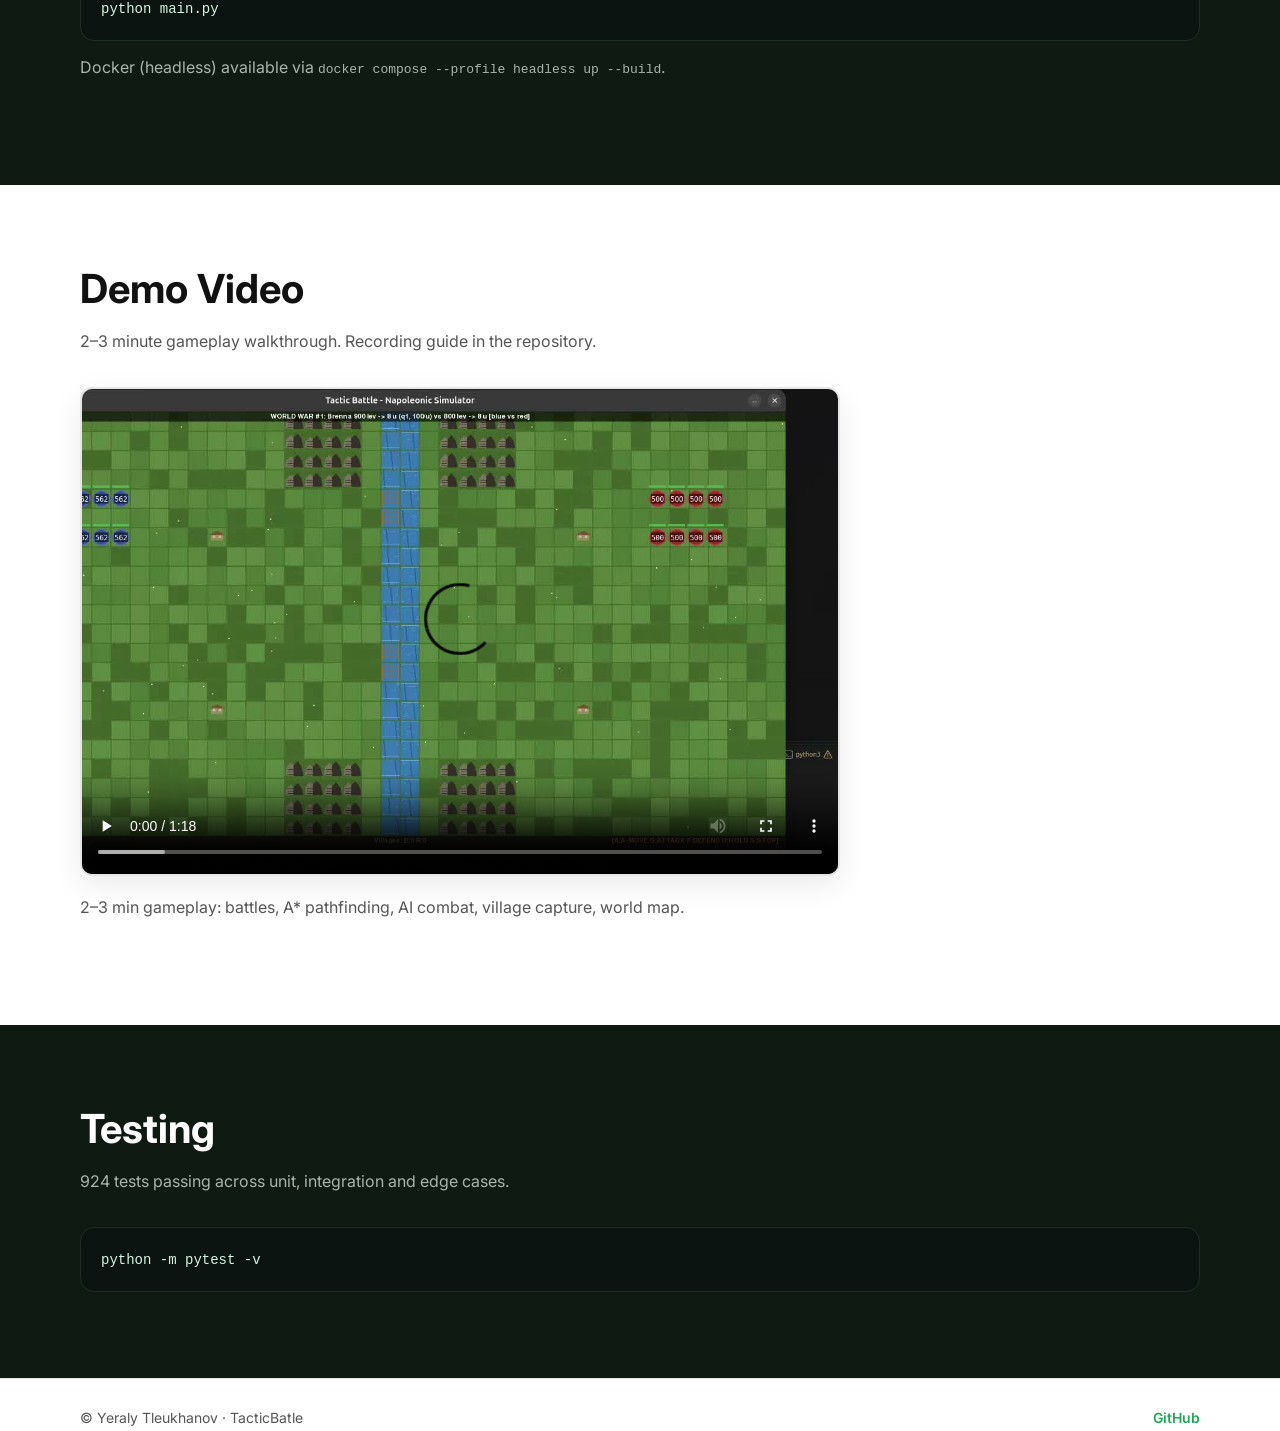
==== commit 55064131: "feat(site): embed gameplay video with lazy loading" ====
--- a/docs/index.html
+++ b/docs/index.html
@@ -295,11 +295,10 @@
         <h2 class="section__title">Demo Video</h2>
         <p class="section__sub">2–3 minute gameplay walkthrough. Recording guide in the repository.</p>
         <div class="video">
-          <div class="video__placeholder">
-            <span>▶</span>
-            <p>Drop your YouTube/Vimeo link here</p>
-            <code>&lt;iframe src="https://www.youtube.com/embed/VIDEO_ID"&gt;&lt;/iframe&gt;</code>
-          </div>
+          <video class="lazy-video" data-src="demo.webm" poster="screenshots/gameplay1.jpg" controls preload="none" style="width:100%;border-radius:12px;border:2px solid var(--border);box-shadow:var(--shadow);">
+            Your browser does not support the video tag.
+          </video>
+          <p class="section__sub" style="margin-top:12px;">2–3 min gameplay: battles, A* pathfinding, AI combat, village capture, world map.</p>
         </div>
       </div>
     </section>
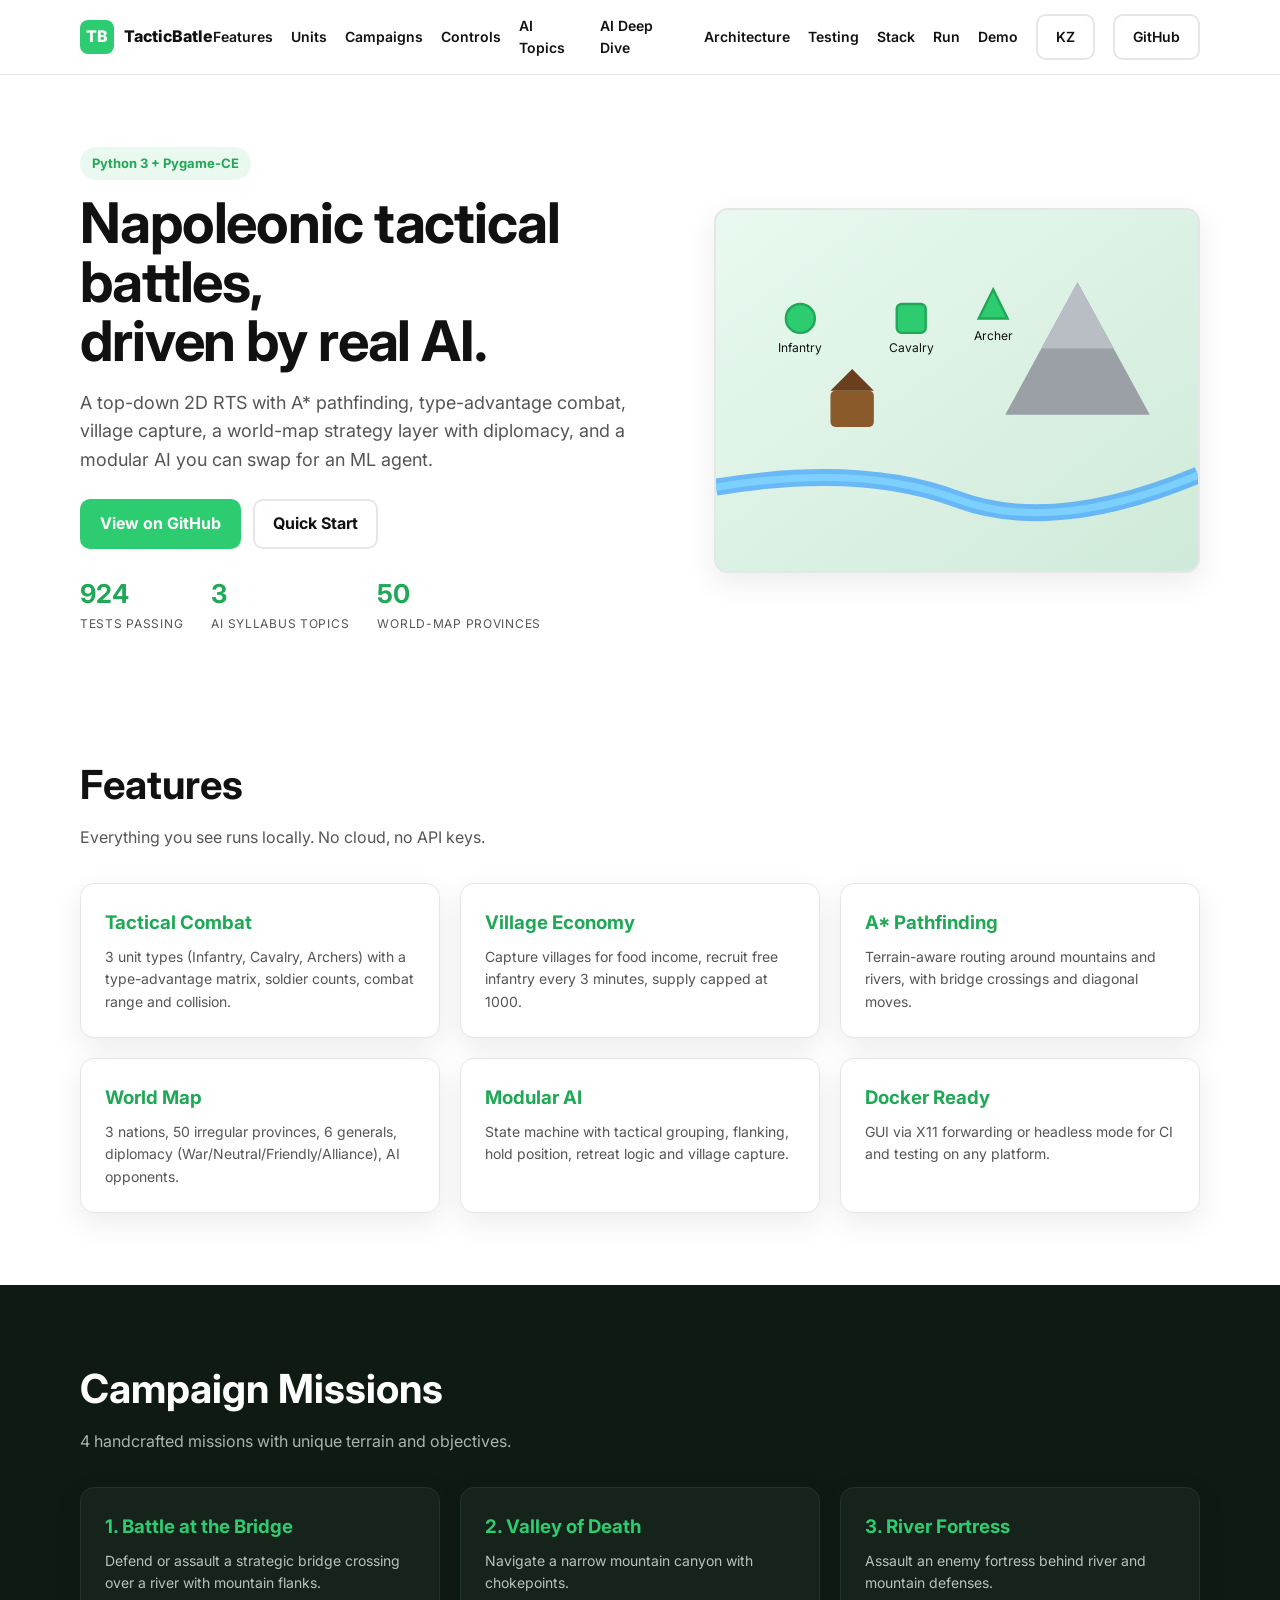
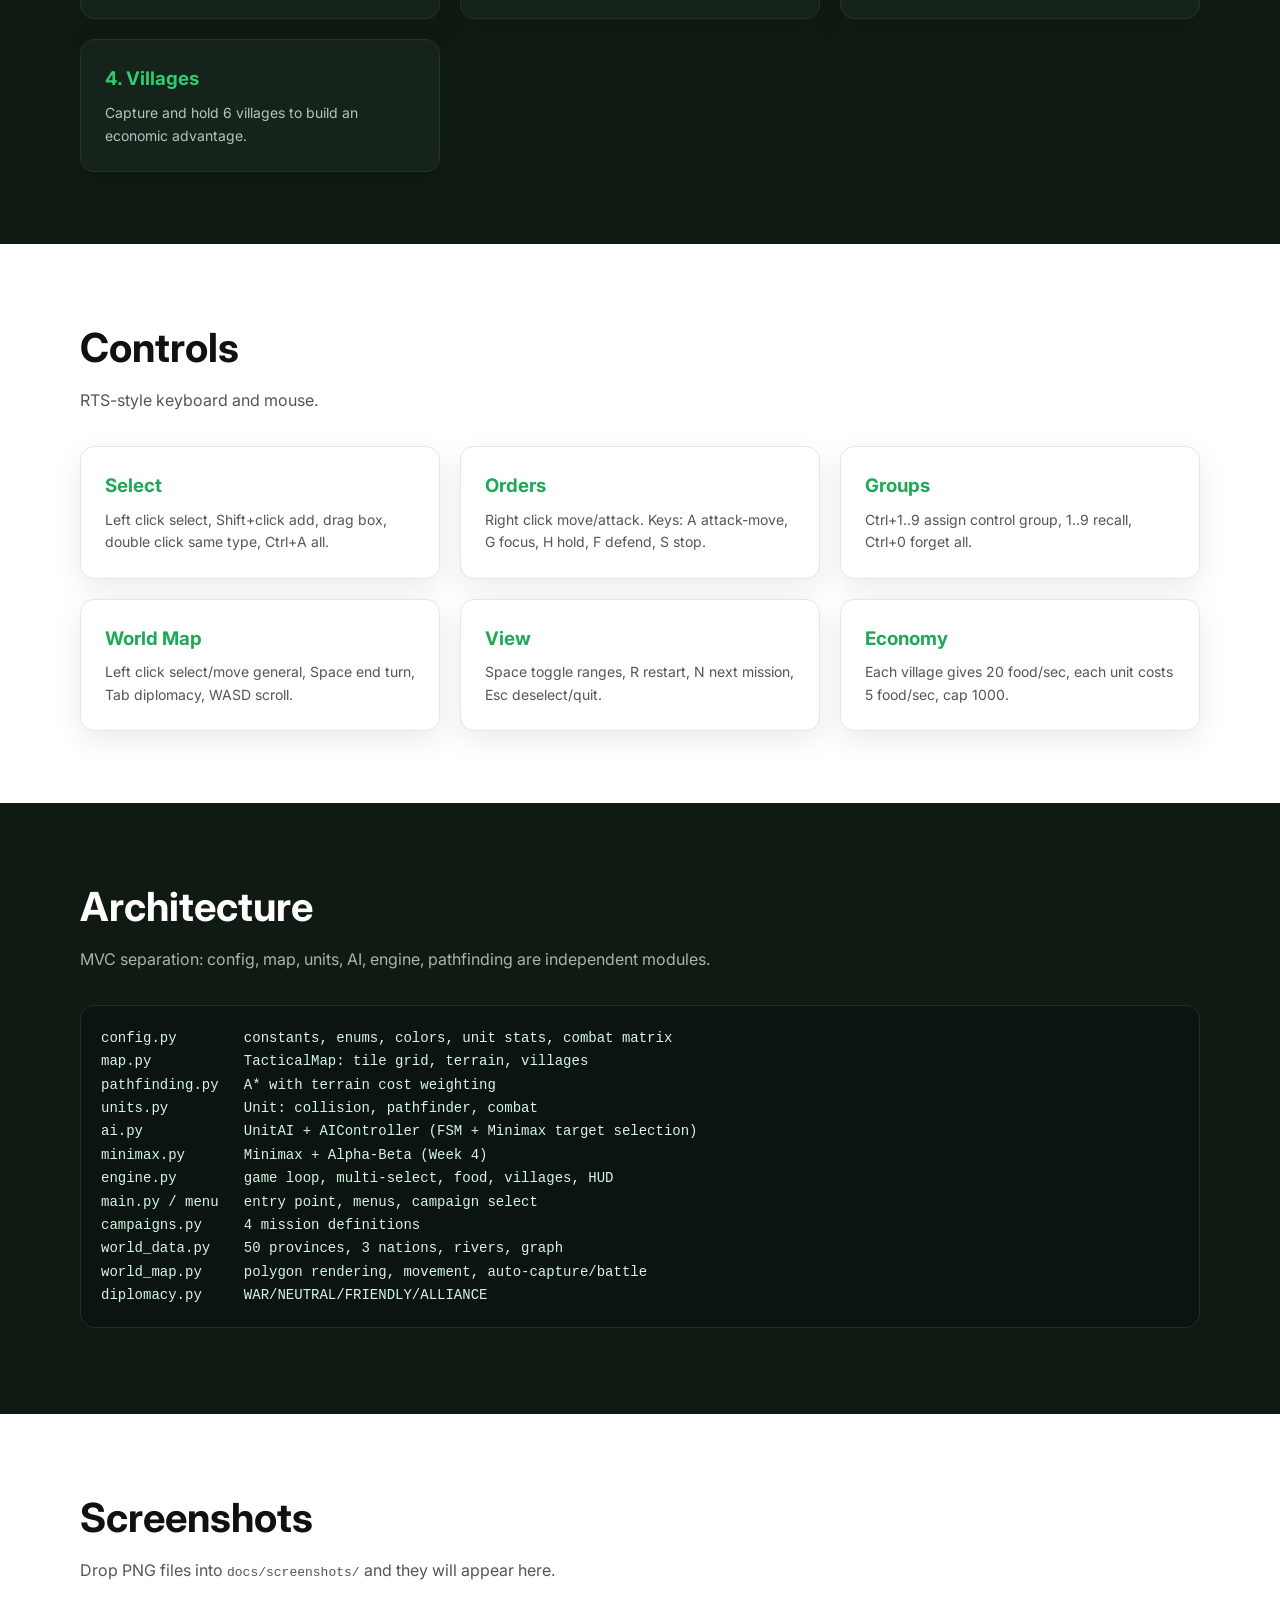
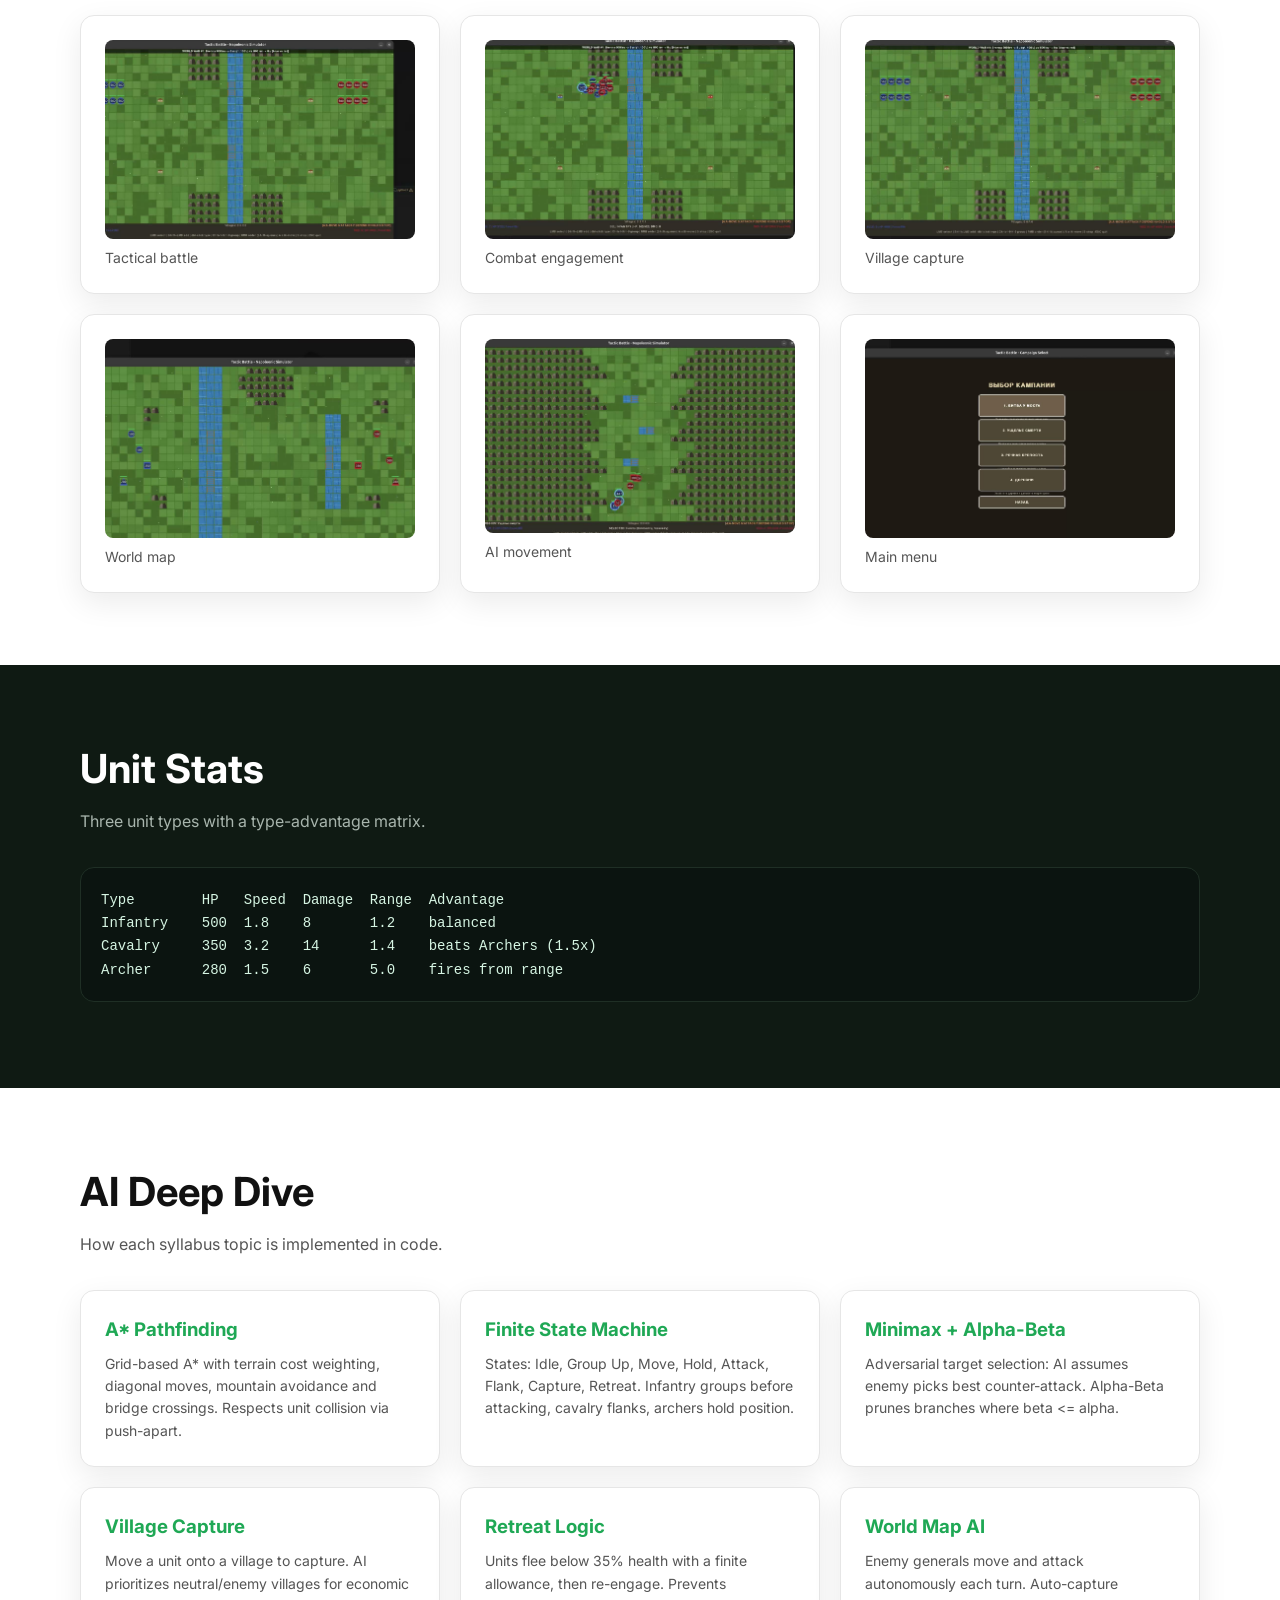
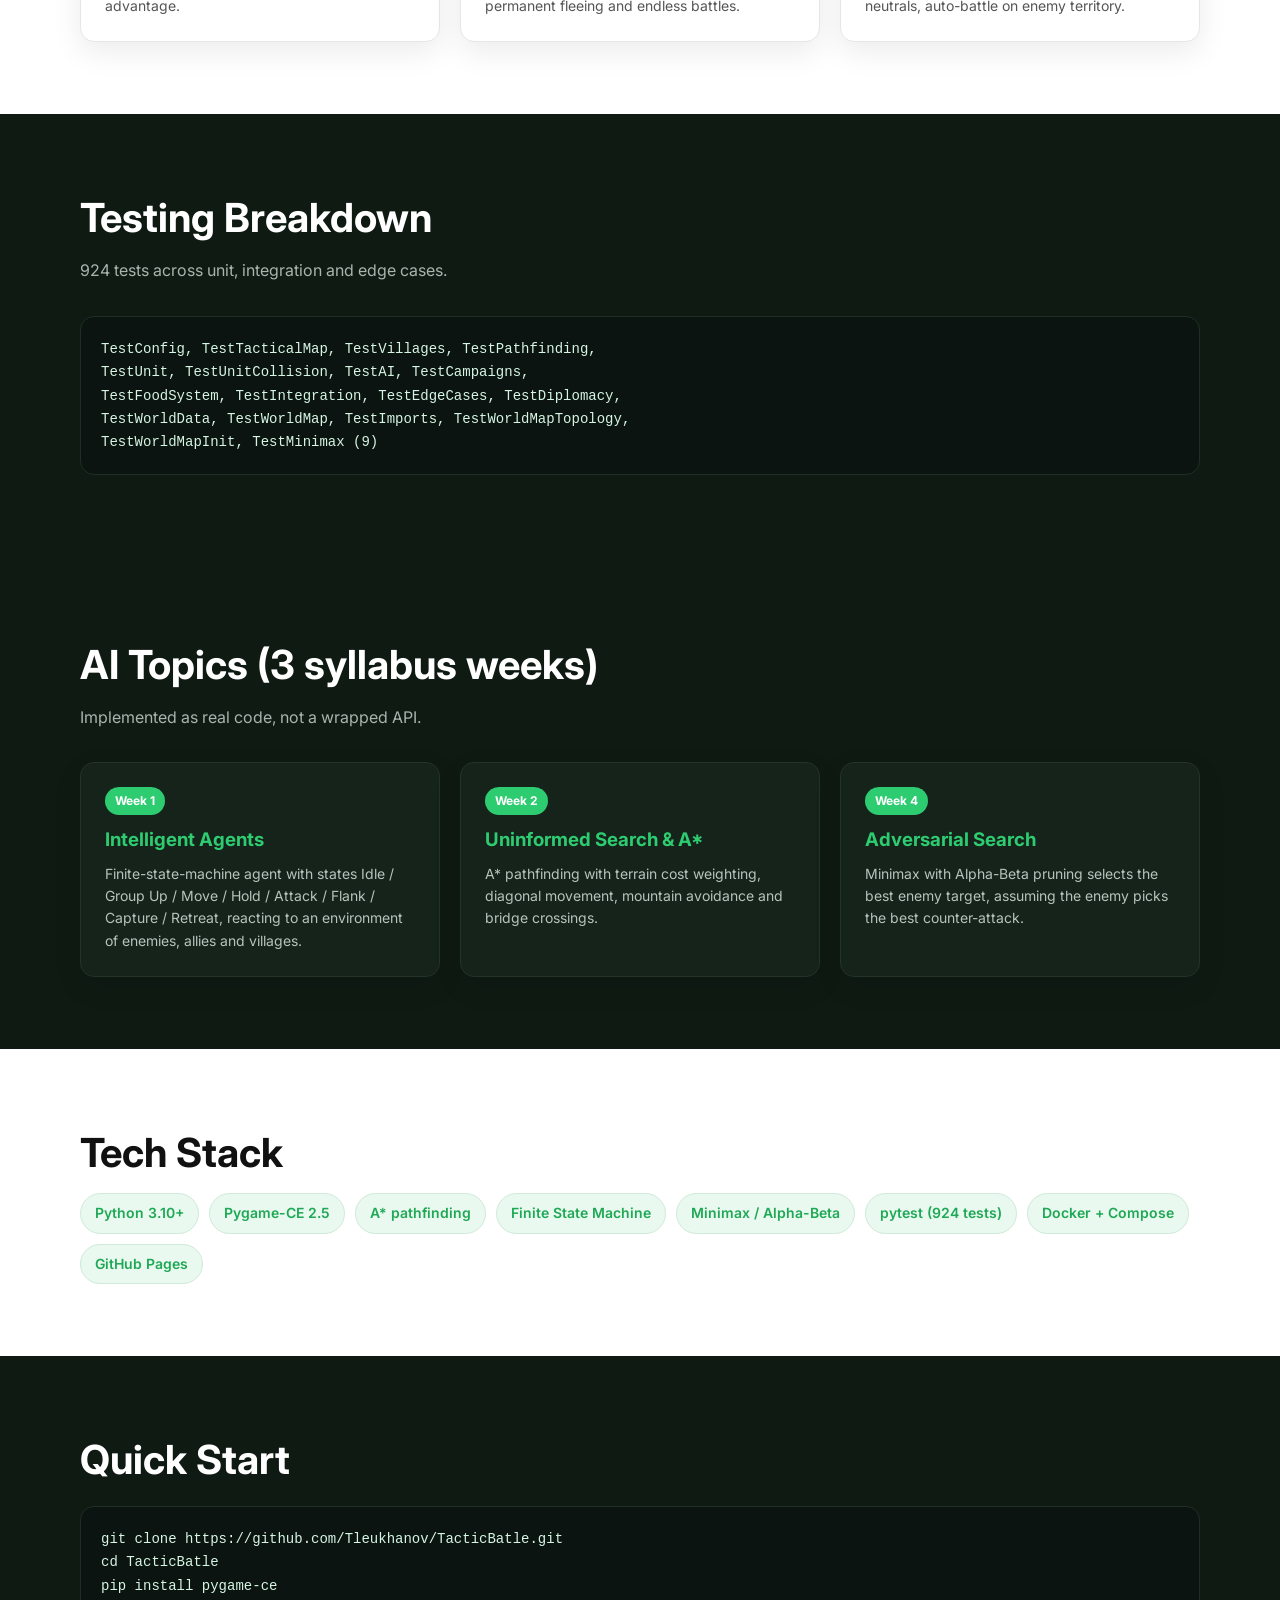
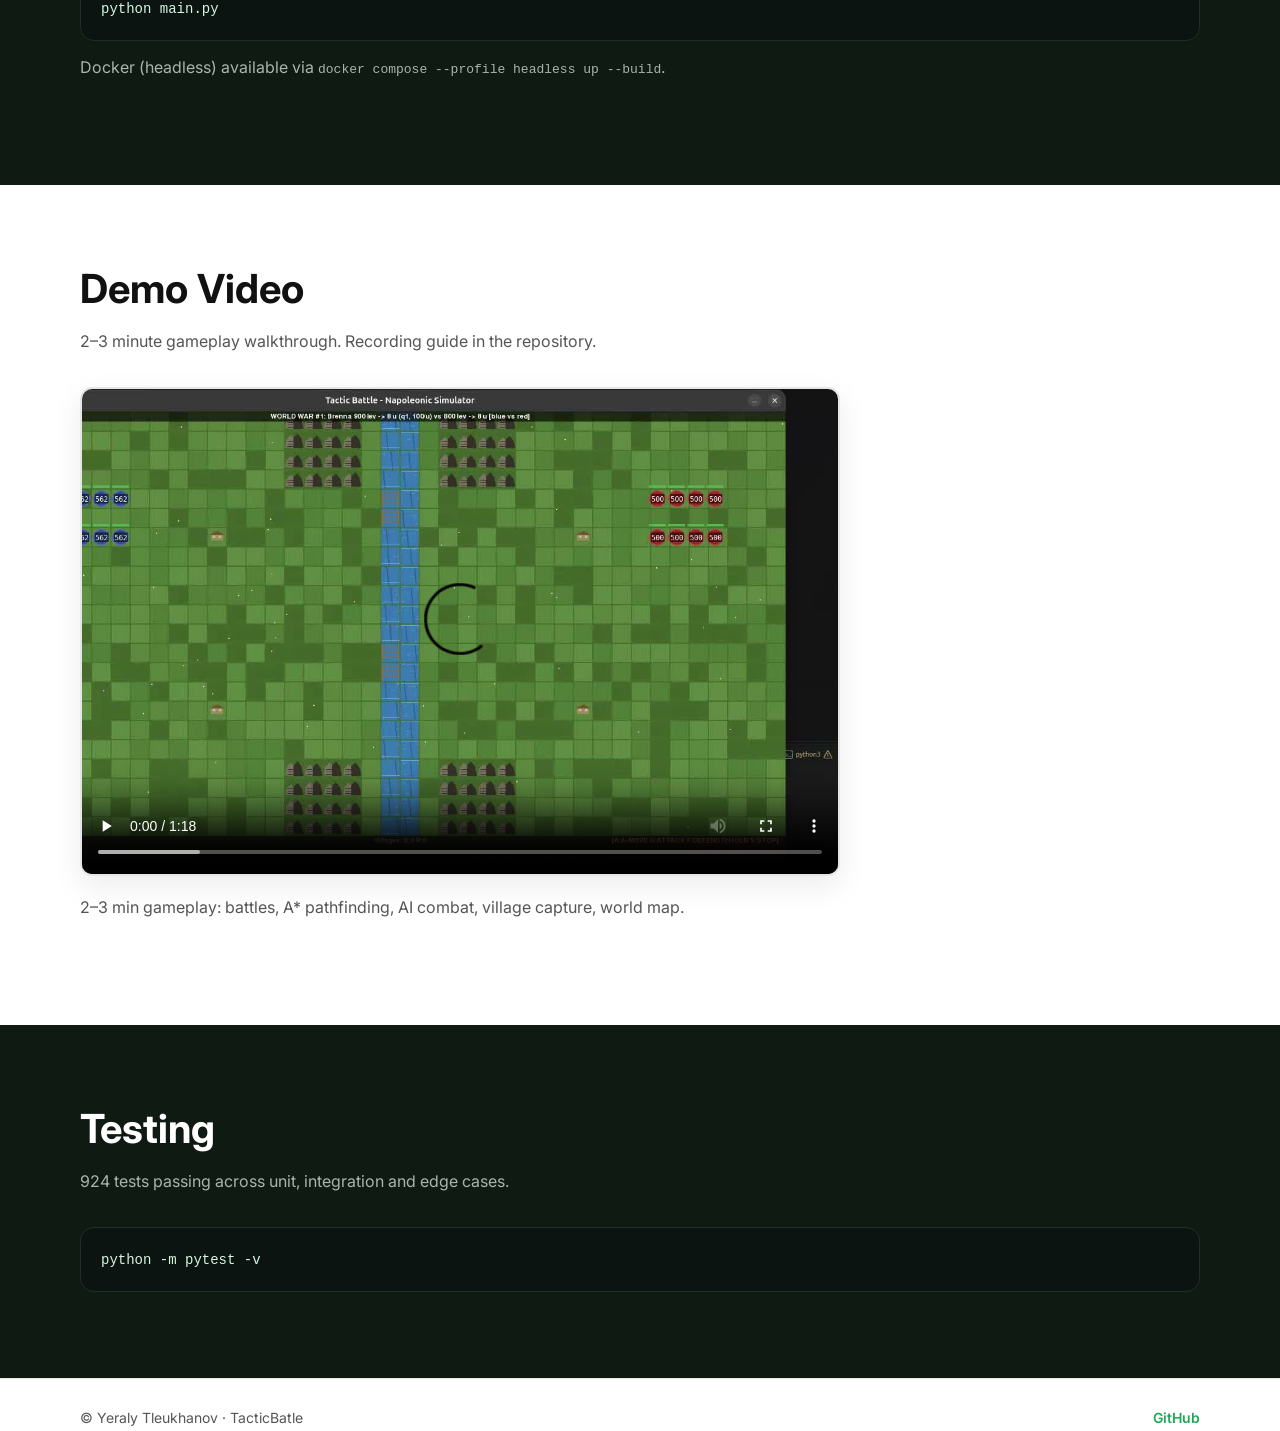
==== commit 8efe1b4d: "feat(site): add loading spinner for lazy video" ====
--- a/docs/index.html
+++ b/docs/index.html
@@ -295,9 +295,12 @@
         <h2 class="section__title">Demo Video</h2>
         <p class="section__sub">2–3 minute gameplay walkthrough. Recording guide in the repository.</p>
         <div class="video">
-          <video class="lazy-video" data-src="demo.webm" poster="screenshots/gameplay1.jpg" controls preload="none" style="width:100%;border-radius:12px;border:2px solid var(--border);box-shadow:var(--shadow);">
-            Your browser does not support the video tag.
-          </video>
+          <div class="video-wrap">
+            <div class="video-spinner" aria-hidden="true"></div>
+            <video class="lazy-video" data-src="demo.webm" poster="screenshots/gameplay1.jpg" controls preload="none" style="width:100%;border-radius:12px;border:2px solid var(--border);box-shadow:var(--shadow);">
+              Your browser does not support the video tag.
+            </video>
+          </div>
           <p class="section__sub" style="margin-top:12px;">2–3 min gameplay: battles, A* pathfinding, AI combat, village capture, world map.</p>
         </div>
       </div>
--- a/docs/style.css
+++ b/docs/style.css
@@ -142,6 +142,17 @@
 .video__placeholder span { font-size: 48px; color: var(--green); }
 .video__placeholder code { display: block; margin-top: 8px; font-size: 12px; }
 
+.video-wrap { position: relative; }
+.video-spinner {
+  position: absolute; top: 50%; left: 50%; transform: translate(-50%, -50%);
+  width: 48px; height: 48px; border: 4px solid rgba(46,204,113,0.25);
+  border-top-color: var(--green); border-radius: 50%;
+  animation: spin 0.9s linear infinite; z-index: 2;
+  pointer-events: none;
+}
+.video-wrap.loaded .video-spinner { display: none; }
+@keyframes spin { to { transform: translate(-50%, -50%) rotate(360deg); } }
+
 .footer { padding: 28px 0; border-top: 1px solid var(--border); }
 .footer__inner { display: flex; justify-content: space-between; align-items: center; color: var(--gray); font-size: 14px; }
 .footer a { color: var(--green-dark); text-decoration: none; font-weight: 600; }
